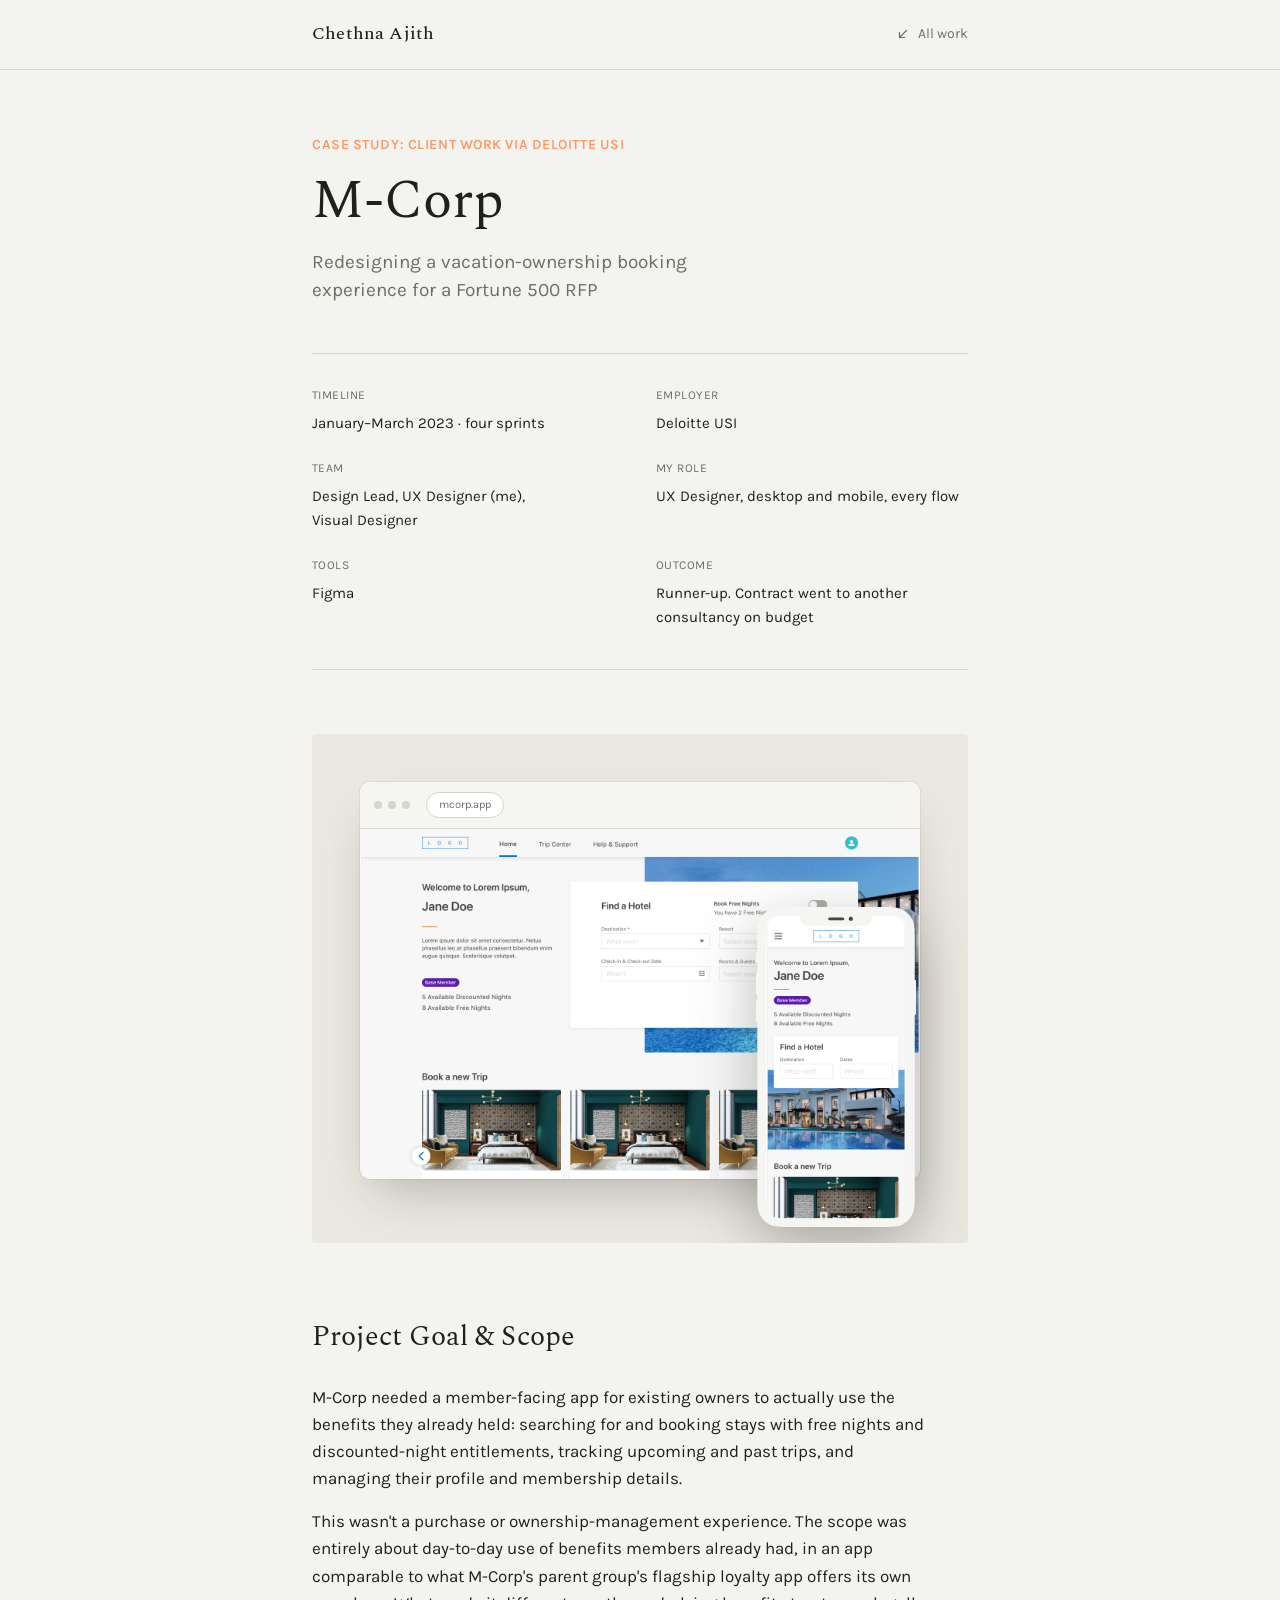
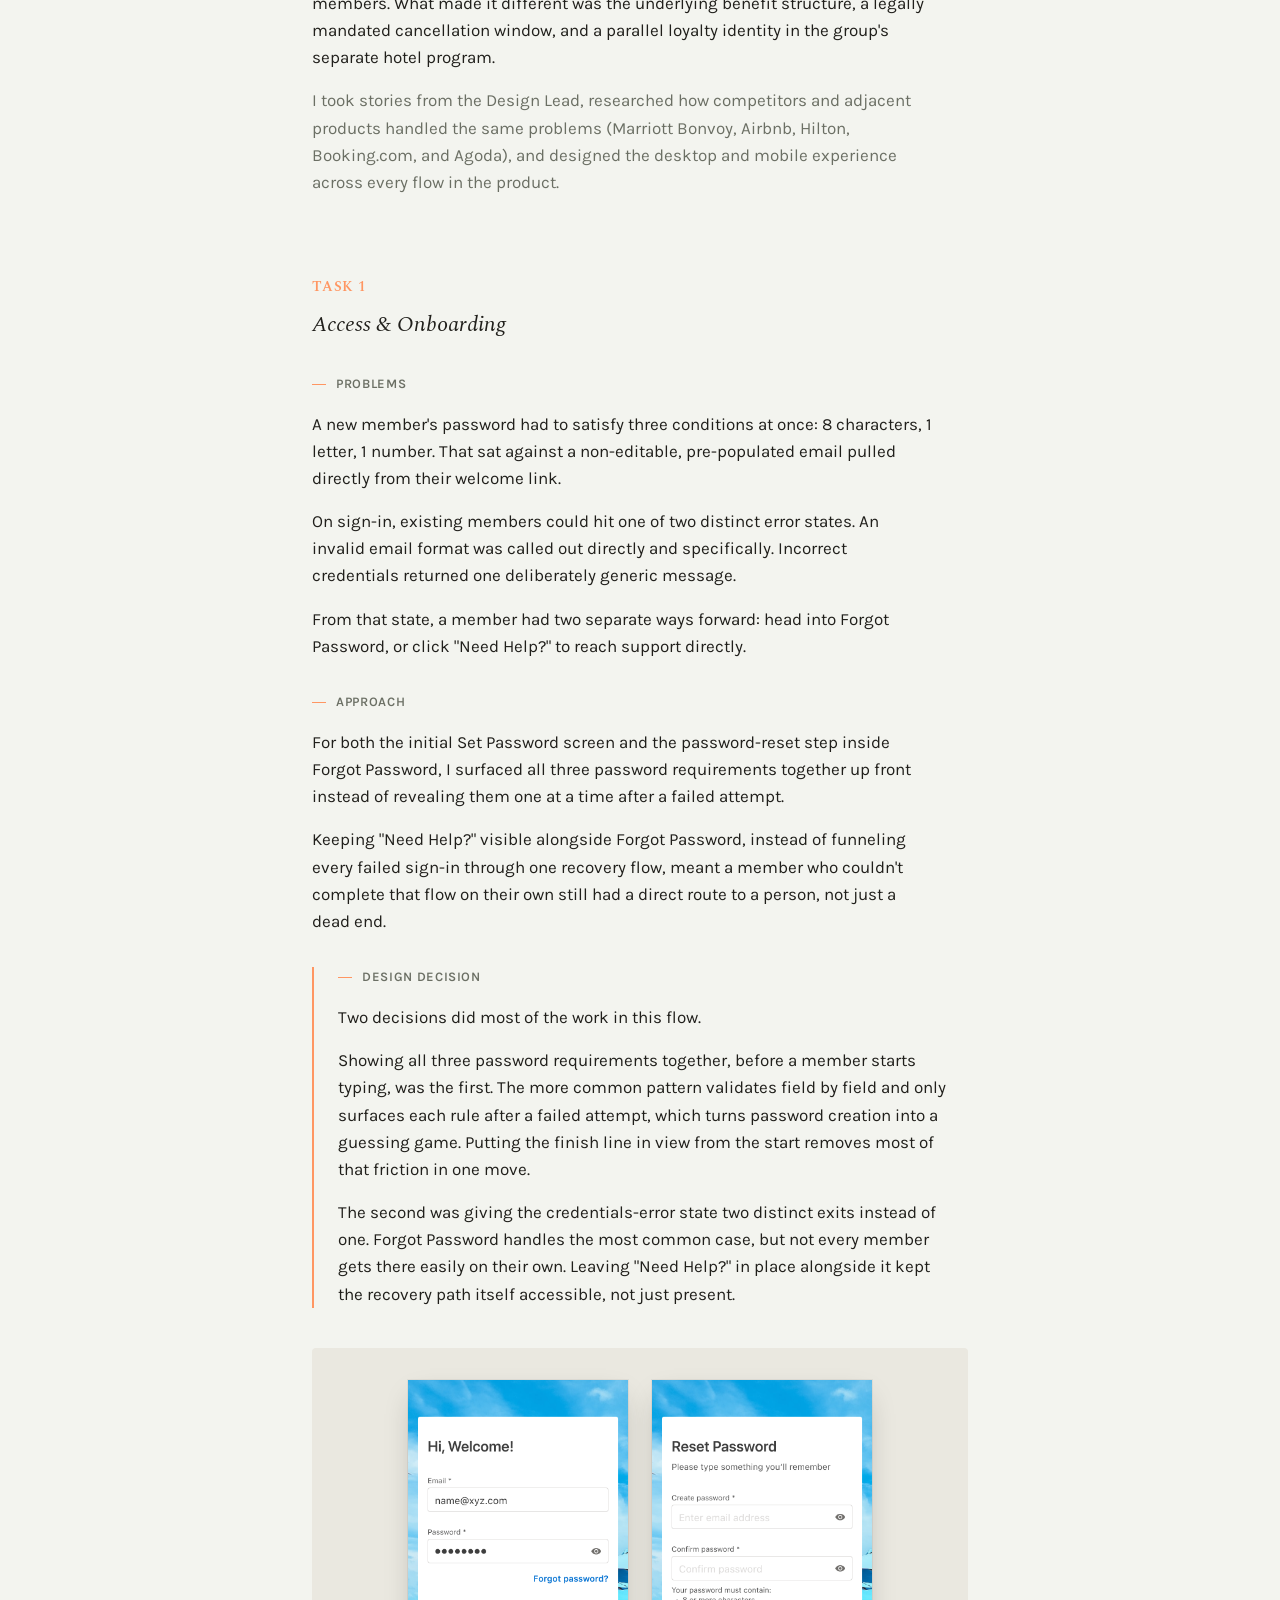
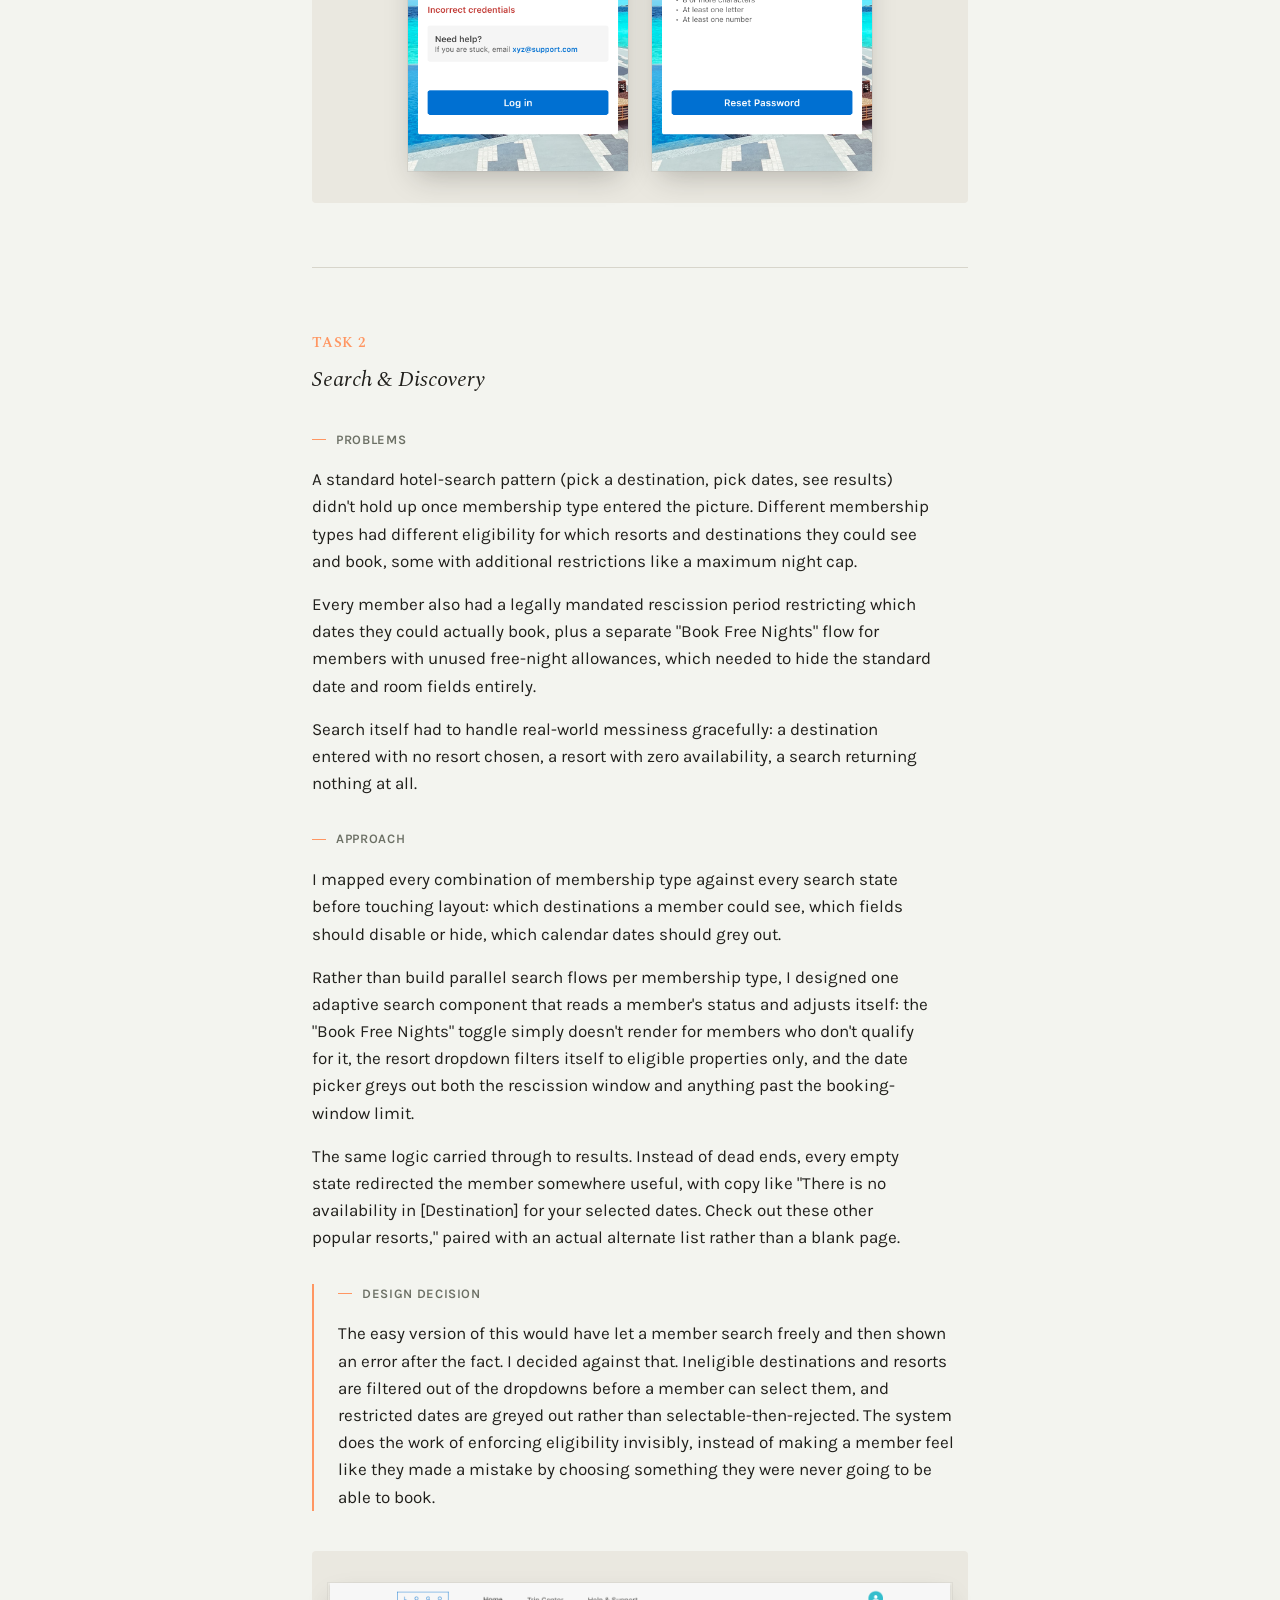
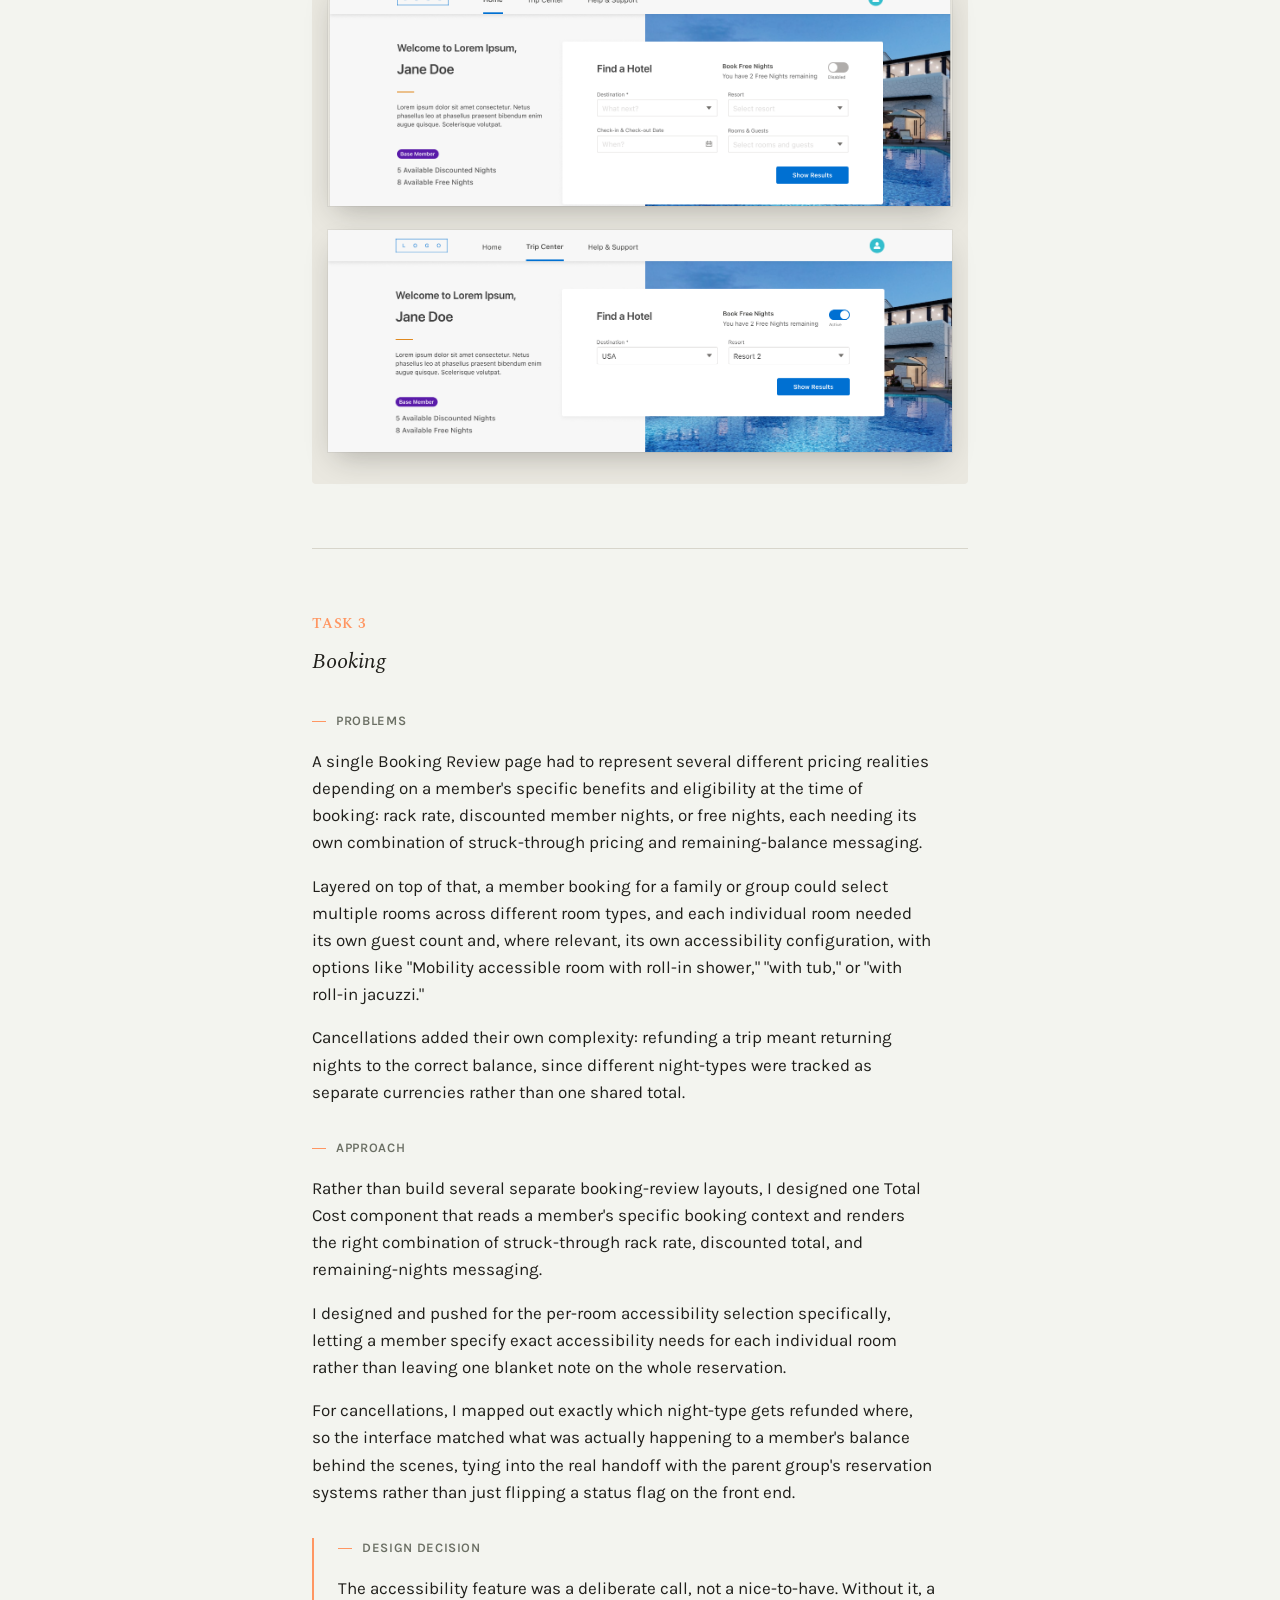
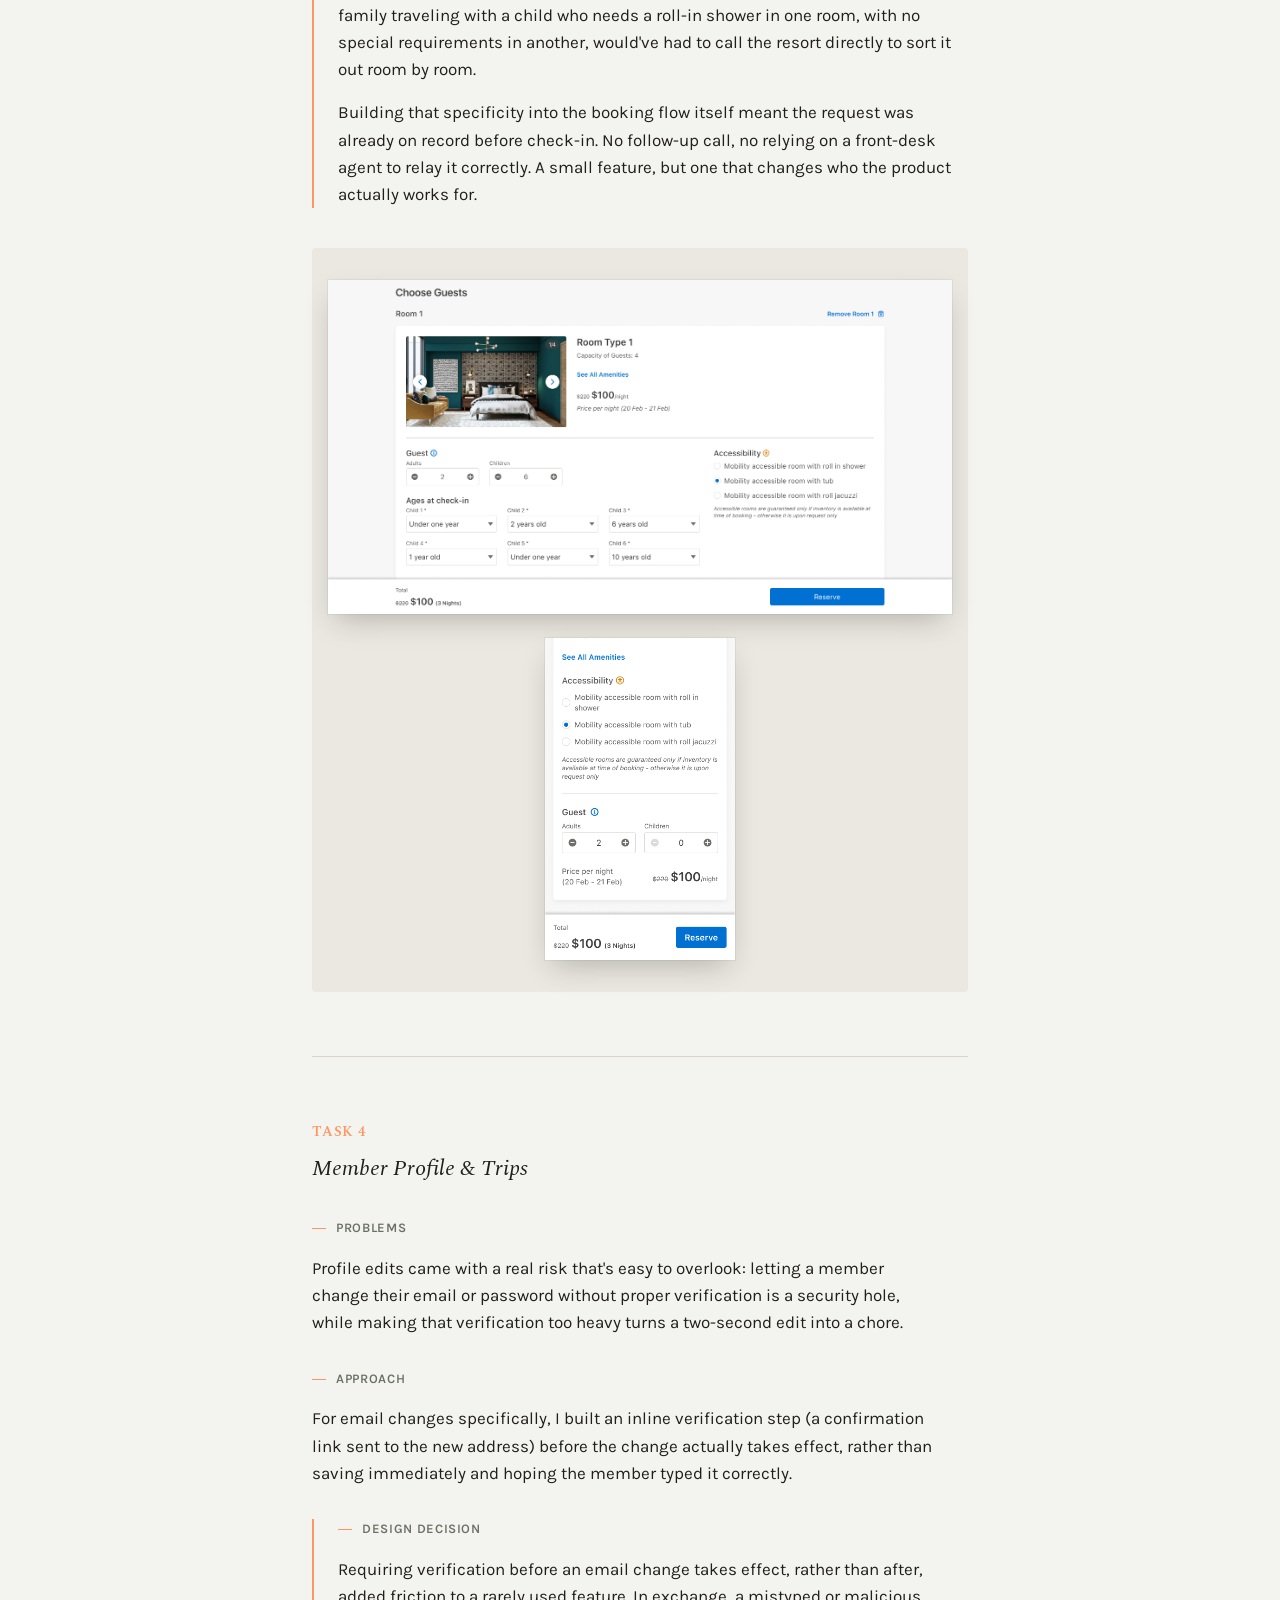
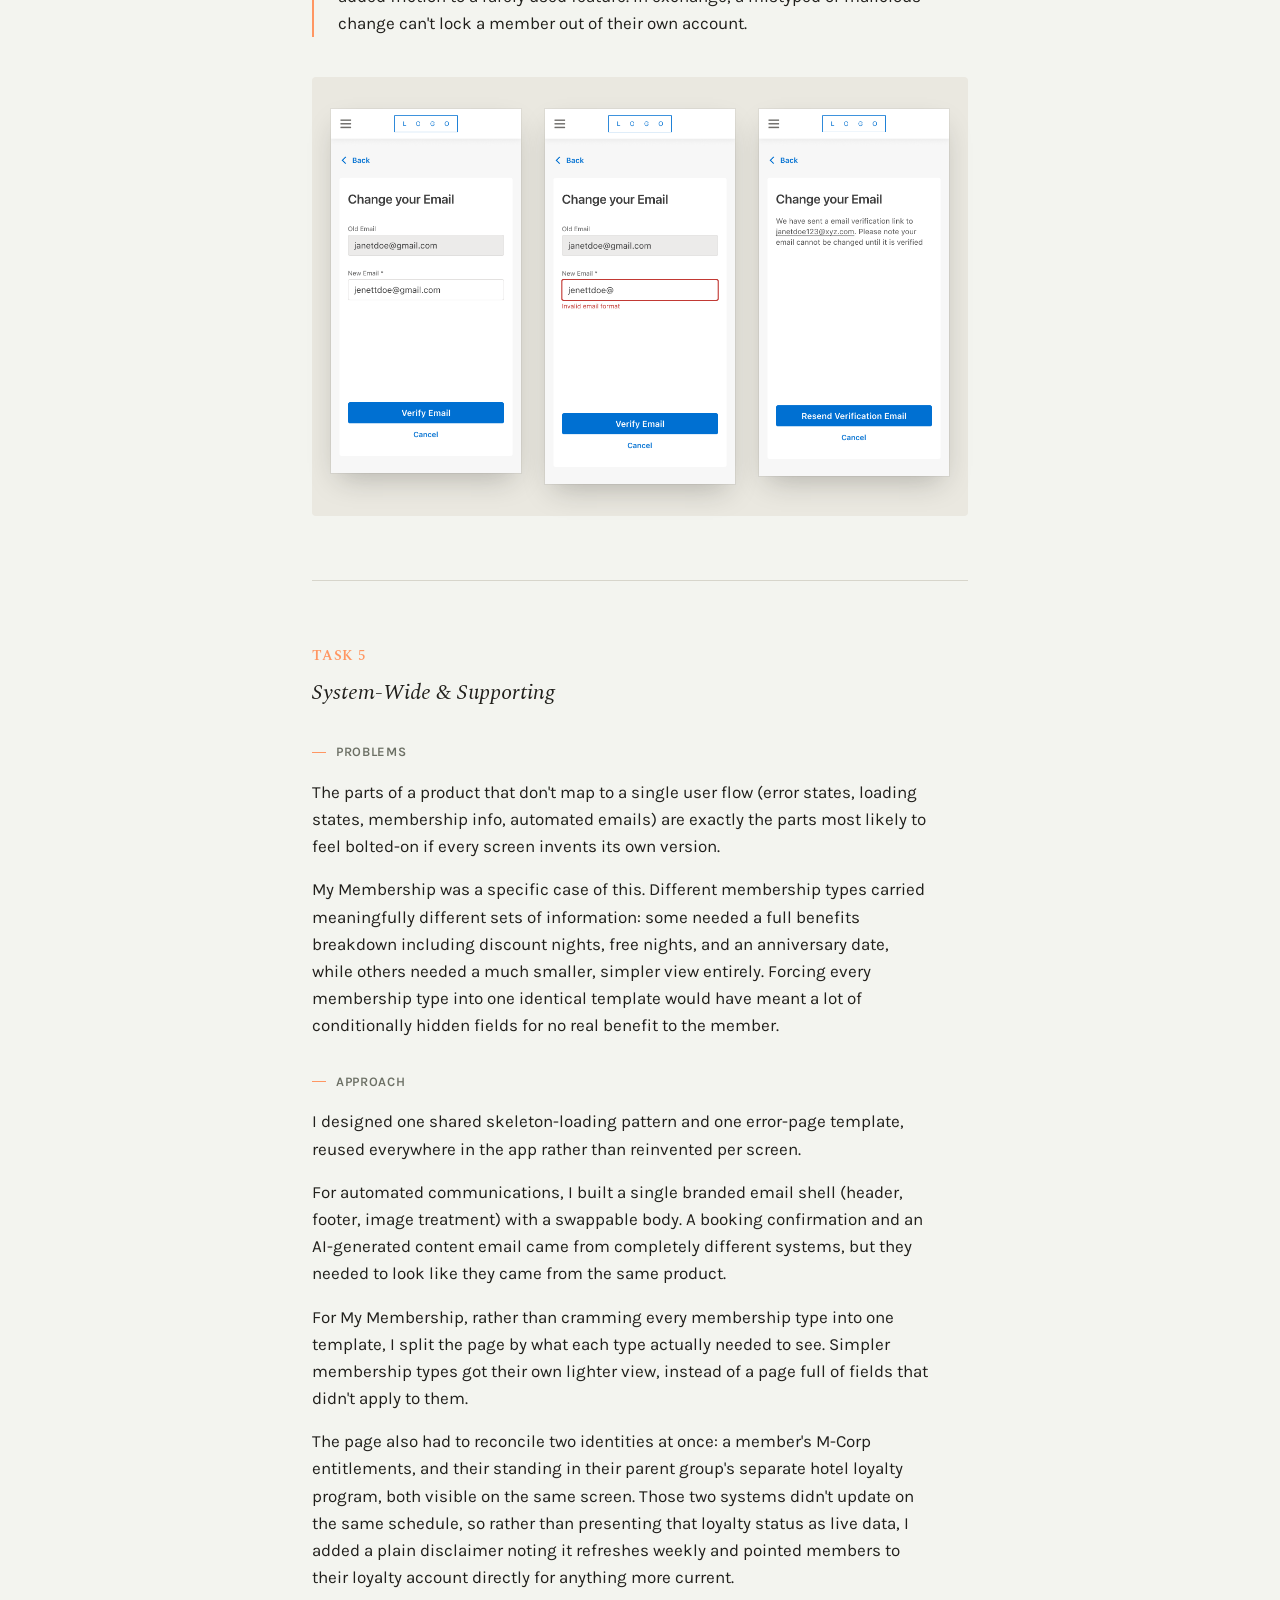
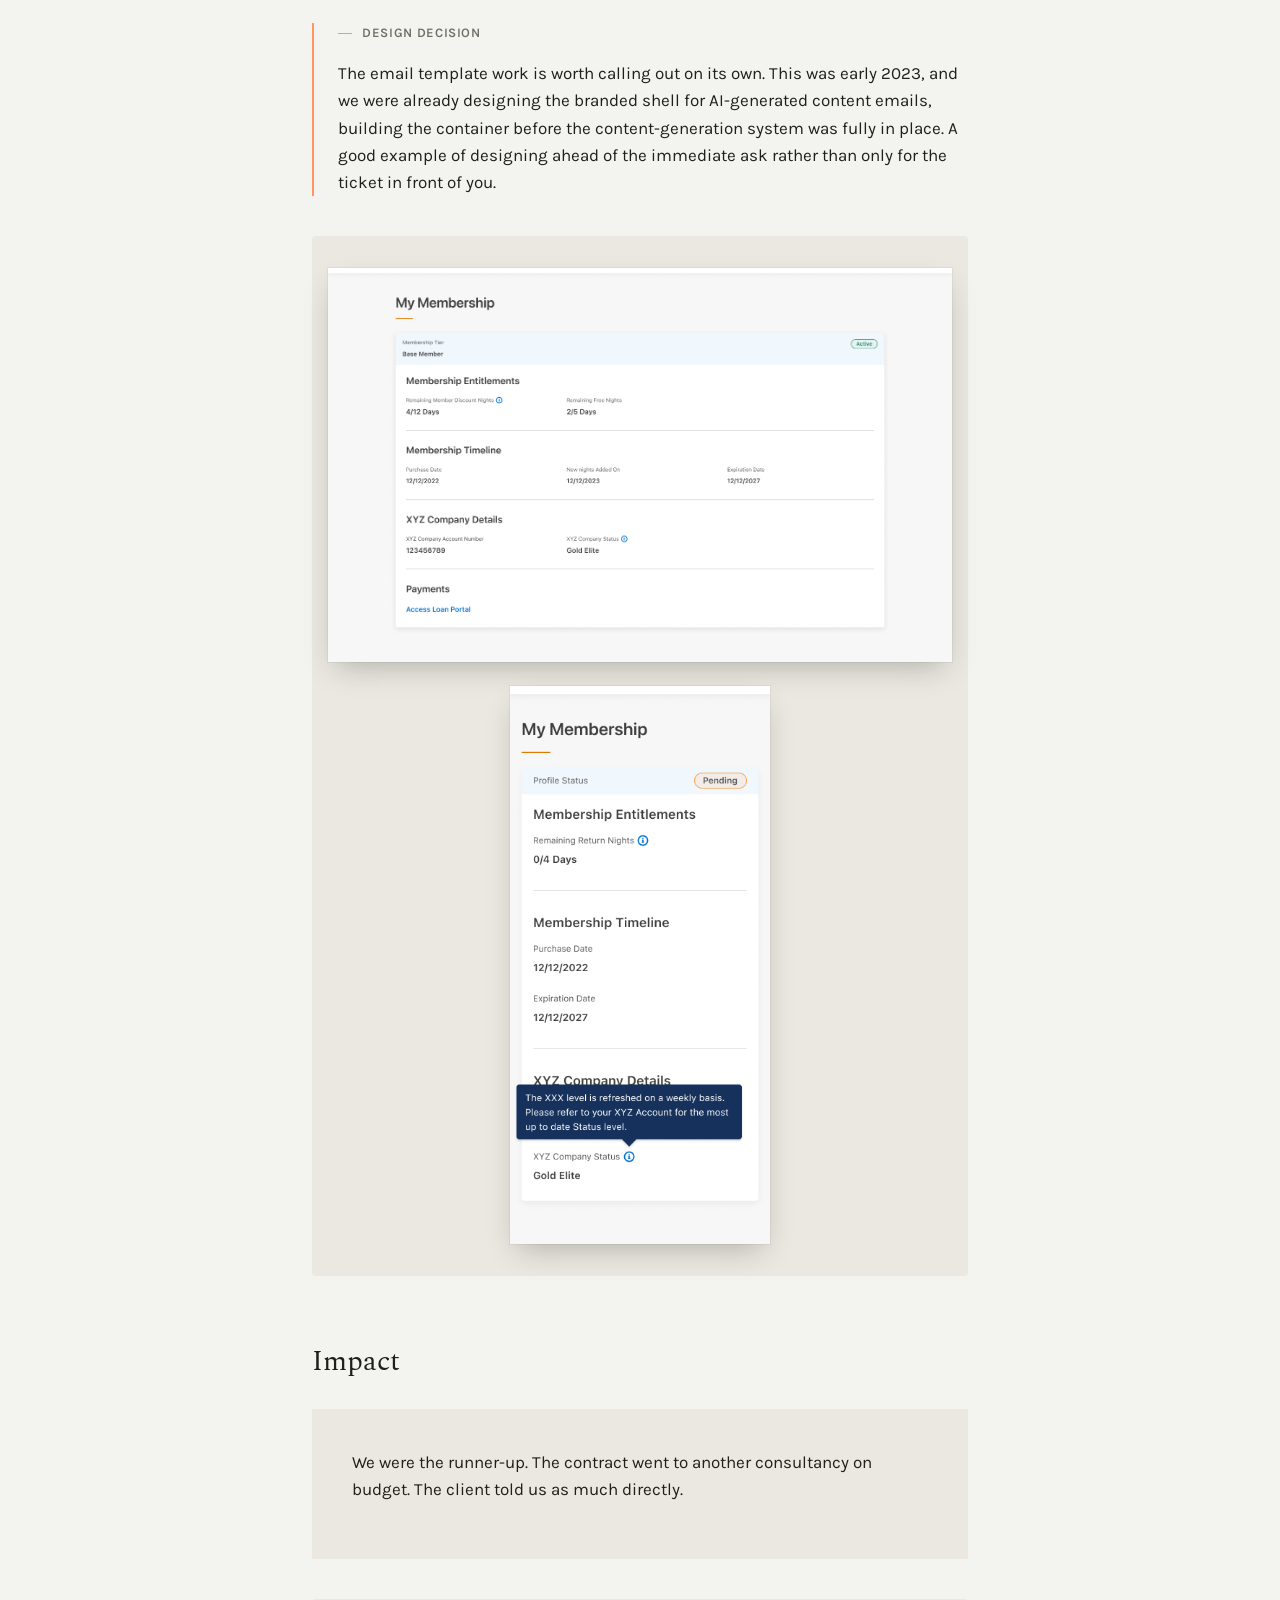
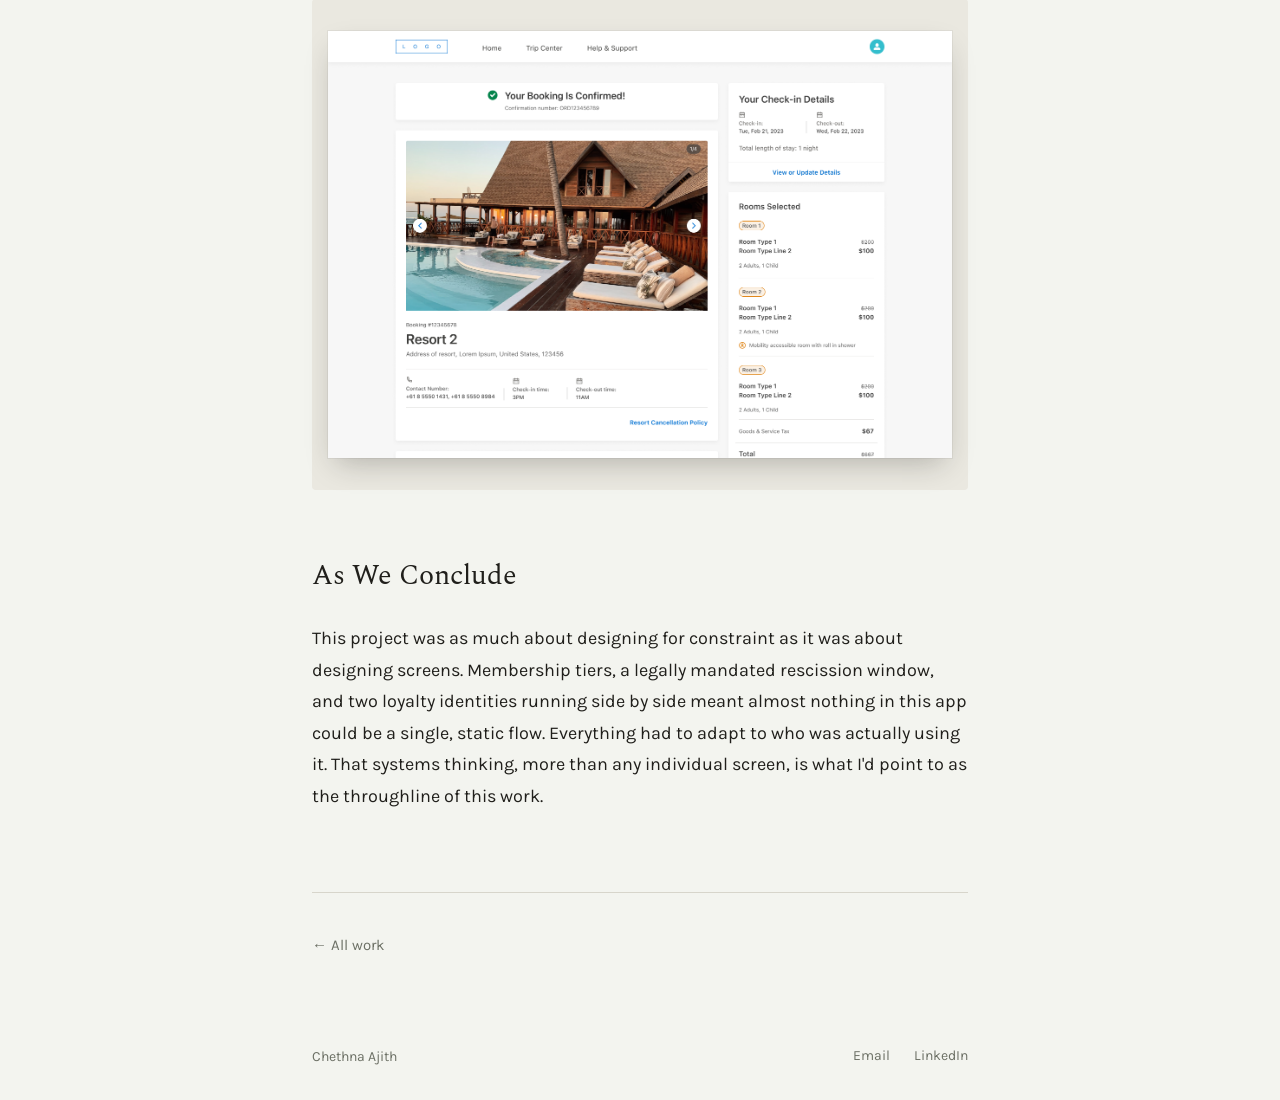
==== mcorp/index.html @ 9a061d84 "Restructure case studies into static multi-page portfolio site Extract embedded base64 images/PDF in" ====
<!DOCTYPE html>
<html lang="en">
<head>
<meta charset="UTF-8">
<meta name="viewport" content="width=device-width, initial-scale=1, viewport-fit=cover">
<meta name="color-scheme" content="light">
<title>M-Corp | Chethna Ajith</title>
<link rel="preconnect" href="https://fonts.googleapis.com">
<link rel="preconnect" href="https://fonts.gstatic.com" crossorigin>
<link href="https://fonts.googleapis.com/css2?family=Spectral:ital,wght@0,300;0,400;0,500;1,400&family=Karla:wght@400;500;600&display=swap" rel="stylesheet">
<link rel="stylesheet" href="../assets/css/style.css">
<link rel="stylesheet" href="../assets/css/mcorp.css">
</head>
<body>

<header class="site">
  <div class="header-inner">
    <a class="wordmark" href="../index.html">Chethna Ajith</a>
    <a class="back-link" href="../index.html#work">
      <svg width="14" height="14" viewBox="0 0 16 16" fill="none"><path d="M12 4L4 12M4 12H10M4 12V6" stroke="currentColor" stroke-width="1.4" stroke-linecap="round" stroke-linejoin="round"/></svg>
      All work
    </a>
  </div>
</header>

<main>
  <div class="wrap">

    <section class="case-hero">
      <p class="case-eyebrow">Case study: client work via Deloitte USI</p>
      <h1>M-Corp</h1>
      <p class="dek">Redesigning a vacation-ownership booking experience for a Fortune&nbsp;500 RFP</p>

      <div class="meta-grid">
        <div class="meta-item">
          <p class="label">Timeline</p>
          <p class="value">January–March 2023 · four sprints</p>
        </div>
        <div class="meta-item">
          <p class="label">Employer</p>
          <p class="value">Deloitte USI</p>
        </div>
        <div class="meta-item">
          <p class="label">Team</p>
          <p class="value">Design Lead, UX Designer (me), Visual Designer</p>
        </div>
        <div class="meta-item">
          <p class="label">My role</p>
          <p class="value">UX Designer, desktop and mobile, every flow</p>
        </div>
        <div class="meta-item">
          <p class="label">Tools</p>
          <p class="value">Figma</p>
        </div>
        <div class="meta-item">
          <p class="label">Outcome</p>
          <p class="value">Runner-up. Contract went to another consultancy on budget</p>
        </div>
      </div>

      <div class="device-mockup">
        <div class="desktop-frame">
          <div class="desktop-bar">
            <span class="dot"></span><span class="dot"></span><span class="dot"></span>
            <span class="url">mcorp.app</span>
          </div>
          <img src="../assets/images/mcorp/img-6a42f0a8ac.png" alt="M-Corp authenticated landing page on desktop, showing the Find a Hotel search widget">
        </div>
        <div class="phone-frame">
          <img src="../assets/images/mcorp/img-929ccf6fb0.png" alt="M-Corp authenticated landing page on mobile, showing the Find a Hotel search widget">
        </div>
      </div>
    </section>

    <section class="block">
      <h2 class="section-title">Project Goal &amp; Scope</h2>
      <p>M-Corp needed a member-facing app for existing owners to actually use the benefits they already held: searching for and booking stays with free nights and discounted-night entitlements, tracking upcoming and past trips, and managing their profile and membership details.</p>
      <p>This wasn't a purchase or ownership-management experience. The scope was entirely about day-to-day use of benefits members already had, in an app comparable to what M-Corp's parent group's flagship loyalty app offers its own members. What made it different was the underlying benefit structure, a legally mandated cancellation window, and a parallel loyalty identity in the group's separate hotel program.</p>
      <p class="muted">I took stories from the Design Lead, researched how competitors and adjacent products handled the same problems (Marriott Bonvoy, Airbnb, Hilton, Booking.com, and Agoda), and designed the desktop and mobile experience across every flow in the product.</p>
    </section>

    <section class="tasks">

      <div class="task">
        <p class="task-label"><span>Task 1</span>Access &amp; Onboarding</p>

        <div class="task-part">
          <p class="subhead">Problems</p>
          <p>A new member's password had to satisfy three conditions at once: 8 characters, 1 letter, 1 number. That sat against a non-editable, pre-populated email pulled directly from their welcome link.</p>
          <p>On sign-in, existing members could hit one of two distinct error states. An invalid email format was called out directly and specifically. Incorrect credentials returned one deliberately generic message.</p>
          <p>From that state, a member had two separate ways forward: head into Forgot Password, or click "Need Help?" to reach support directly.</p>
        </div>

        <div class="task-part">
          <p class="subhead">Approach</p>
          <p>For both the initial Set Password screen and the password-reset step inside Forgot Password, I surfaced all three password requirements together up front instead of revealing them one at a time after a failed attempt.</p>
          <p>Keeping "Need Help?" visible alongside Forgot Password, instead of funneling every failed sign-in through one recovery flow, meant a member who couldn't complete that flow on their own still had a direct route to a person, not just a dead end.</p>
        </div>

        <div class="task-part decision">
          <p class="subhead">Design decision</p>
          <p>Two decisions did most of the work in this flow.</p>
          <p>Showing all three password requirements together, before a member starts typing, was the first. The more common pattern validates field by field and only surfaces each rule after a failed attempt, which turns password creation into a guessing game. Putting the finish line in view from the start removes most of that friction in one move.</p>
          <p>The second was giving the credentials-error state two distinct exits instead of one. Forgot Password handles the most common case, but not every member gets there easily on their own. Leaving "Need Help?" in place alongside it kept the recovery path itself accessible, not just present.</p>
        </div>

        <div class="task-photo-pair">
          <img src="../assets/images/mcorp/img-c6ee790aae.png" alt="Sign-in screen showing the 'Incorrect credentials' error message, with Forgot Password link and Need Help support prompt both visible">
          <img src="../assets/images/mcorp/img-3ed91bcf63.png" alt="Reset Password screen showing all three password requirements listed together: 8 or more characters, at least one letter, at least one number">
        </div>
      </div>

      <div class="task">
        <p class="task-label"><span>Task 2</span>Search &amp; Discovery</p>

        <div class="task-part">
          <p class="subhead">Problems</p>
          <p>A standard hotel-search pattern (pick a destination, pick dates, see results) didn't hold up once membership type entered the picture. Different membership types had different eligibility for which resorts and destinations they could see and book, some with additional restrictions like a maximum night cap.</p>
          <p>Every member also had a legally mandated rescission period restricting which dates they could actually book, plus a separate "Book Free Nights" flow for members with unused free-night allowances, which needed to hide the standard date and room fields entirely.</p>
          <p>Search itself had to handle real-world messiness gracefully: a destination entered with no resort chosen, a resort with zero availability, a search returning nothing at all.</p>
        </div>

        <div class="task-part">
          <p class="subhead">Approach</p>
          <p>I mapped every combination of membership type against every search state before touching layout: which destinations a member could see, which fields should disable or hide, which calendar dates should grey out.</p>
          <p>Rather than build parallel search flows per membership type, I designed one adaptive search component that reads a member's status and adjusts itself: the "Book Free Nights" toggle simply doesn't render for members who don't qualify for it, the resort dropdown filters itself to eligible properties only, and the date picker greys out both the rescission window and anything past the booking-window limit.</p>
          <p>The same logic carried through to results. Instead of dead ends, every empty state redirected the member somewhere useful, with copy like "There is no availability in [Destination] for your selected dates. Check out these other popular resorts," paired with an actual alternate list rather than a blank page.</p>
        </div>

        <div class="task-part decision">
          <p class="subhead">Design decision</p>
          <p>The easy version of this would have let a member search freely and then shown an error after the fact. I decided against that. Ineligible destinations and resorts are filtered out of the dropdowns before a member can select them, and restricted dates are greyed out rather than selectable-then-rejected. The system does the work of enforcing eligibility invisibly, instead of making a member feel like they made a mistake by choosing something they were never going to be able to book.</p>
        </div>

        <div class="task-photo-stack">
          <img src="../assets/images/mcorp/img-b44bece70f.png" alt="Find a Hotel search widget with Book Free Nights disabled, showing the standard destination, resort, dates, and rooms &amp; guests fields">
          <img src="../assets/images/mcorp/img-798dc2ea11.png" alt="Find a Hotel search widget with Book Free Nights toggled on and active, showing the destination and resort fields for booking with free nights">
        </div>
      </div>

      <div class="task">
        <p class="task-label"><span>Task 3</span>Booking</p>

        <div class="task-part">
          <p class="subhead">Problems</p>
          <p>A single Booking Review page had to represent several different pricing realities depending on a member's specific benefits and eligibility at the time of booking: rack rate, discounted member nights, or free nights, each needing its own combination of struck-through pricing and remaining-balance messaging.</p>
          <p>Layered on top of that, a member booking for a family or group could select multiple rooms across different room types, and each individual room needed its own guest count and, where relevant, its own accessibility configuration, with options like "Mobility accessible room with roll-in shower," "with tub," or "with roll-in jacuzzi."</p>
          <p>Cancellations added their own complexity: refunding a trip meant returning nights to the correct balance, since different night-types were tracked as separate currencies rather than one shared total.</p>
        </div>

        <div class="task-part">
          <p class="subhead">Approach</p>
          <p>Rather than build several separate booking-review layouts, I designed one Total Cost component that reads a member's specific booking context and renders the right combination of struck-through rack rate, discounted total, and remaining-nights messaging.</p>
          <p>I designed and pushed for the per-room accessibility selection specifically, letting a member specify exact accessibility needs for each individual room rather than leaving one blanket note on the whole reservation.</p>
          <p>For cancellations, I mapped out exactly which night-type gets refunded where, so the interface matched what was actually happening to a member's balance behind the scenes, tying into the real handoff with the parent group's reservation systems rather than just flipping a status flag on the front end.</p>
        </div>

        <div class="task-part decision">
          <p class="subhead">Design decision</p>
          <p>The accessibility feature was a deliberate call, not a nice-to-have. Without it, a family traveling with a child who needs a roll-in shower in one room, with no special requirements in another, would've had to call the resort directly to sort it out room by room.</p>
          <p>Building that specificity into the booking flow itself meant the request was already on record before check-in. No follow-up call, no relying on a front-desk agent to relay it correctly. A small feature, but one that changes who the product actually works for.</p>
        </div>

        <div class="task-photo-combo row">
          <img src="../assets/images/mcorp/img-8e87e88c6a.png" alt="Desktop Choose Guests screen showing per-room accessibility options (roll-in shower, tub, roll-in jacuzzi) alongside adult, children, and children's-age fields">
          <img class="mobile-shot" src="../assets/images/mcorp/img-addbc91e88.png" alt="Mobile Choose Guests screen showing the same accessibility options alongside guest counts and price per night">
        </div>
      </div>

      <div class="task">
        <p class="task-label"><span>Task 4</span>Member Profile &amp; Trips</p>

        <div class="task-part">
          <p class="subhead">Problems</p>
          <p>Profile edits came with a real risk that's easy to overlook: letting a member change their email or password without proper verification is a security hole, while making that verification too heavy turns a two-second edit into a chore.</p>
        </div>

        <div class="task-part">
          <p class="subhead">Approach</p>
          <p>For email changes specifically, I built an inline verification step (a confirmation link sent to the new address) before the change actually takes effect, rather than saving immediately and hoping the member typed it correctly.</p>
        </div>

        <div class="task-part decision">
          <p class="subhead">Design decision</p>
          <p>Requiring verification before an email change takes effect, rather than after, added friction to a rarely used feature. In exchange, a mistyped or malicious change can't lock a member out of their own account.</p>
        </div>

        <div class="task-photo-pair three">
          <img src="../assets/images/mcorp/img-0cda74cb65.png" alt="Change your Email form showing the old email, pre-filled and locked, next to an editable new email field">
          <img src="../assets/images/mcorp/img-90000bdae3.png" alt="Change your Email form showing an inline 'Invalid email format' error on the new email field">
          <img src="../assets/images/mcorp/img-1789fbdeeb.png" alt="Change your Email confirmation state, reading 'We have sent an email verification link... your email cannot be changed until it is verified,' with a Resend Verification Email button">
        </div>
      </div>

      <div class="task">
        <p class="task-label"><span>Task 5</span>System-Wide &amp; Supporting</p>

        <div class="task-part">
          <p class="subhead">Problems</p>
          <p>The parts of a product that don't map to a single user flow (error states, loading states, membership info, automated emails) are exactly the parts most likely to feel bolted-on if every screen invents its own version.</p>
          <p>My Membership was a specific case of this. Different membership types carried meaningfully different sets of information: some needed a full benefits breakdown including discount nights, free nights, and an anniversary date, while others needed a much smaller, simpler view entirely. Forcing every membership type into one identical template would have meant a lot of conditionally hidden fields for no real benefit to the member.</p>
        </div>

        <div class="task-part">
          <p class="subhead">Approach</p>
          <p>I designed one shared skeleton-loading pattern and one error-page template, reused everywhere in the app rather than reinvented per screen.</p>
          <p>For automated communications, I built a single branded email shell (header, footer, image treatment) with a swappable body. A booking confirmation and an AI-generated content email came from completely different systems, but they needed to look like they came from the same product.</p>
          <p>For My Membership, rather than cramming every membership type into one template, I split the page by what each type actually needed to see. Simpler membership types got their own lighter view, instead of a page full of fields that didn't apply to them.</p>
          <p>The page also had to reconcile two identities at once: a member's M-Corp entitlements, and their standing in their parent group's separate hotel loyalty program, both visible on the same screen. Those two systems didn't update on the same schedule, so rather than presenting that loyalty status as live data, I added a plain disclaimer noting it refreshes weekly and pointed members to their loyalty account directly for anything more current.</p>
        </div>

        <div class="task-part decision">
          <p class="subhead">Design decision</p>
          <p>The email template work is worth calling out on its own. This was early 2023, and we were already designing the branded shell for AI-generated content emails, building the container before the content-generation system was fully in place. A good example of designing ahead of the immediate ask rather than only for the ticket in front of you.</p>
        </div>

        <div class="task-photo-combo">
          <img src="../assets/images/mcorp/img-f1e4b4e85c.png" alt="Desktop My Membership screen for an active Regular Member, showing Membership Entitlements, Membership Timeline, and the parent group's loyalty program details">
          <img class="mobile-shot" src="../assets/images/mcorp/img-2f37c17b96.png" alt="Mobile My Membership screen for a pending member, showing the loyalty status tooltip: 'The XXX level is refreshed on a weekly basis. Please refer to your XYZ Account for the most up to date Status level.'">
        </div>


      </div>

    </section>

    <section class="block">
      <h2 class="section-title">Impact</h2>
      <div class="impact-block">
        <p>We were the runner-up. The contract went to another consultancy on budget. The client told us as much directly.</p>
      </div>
      <div class="task-photo-single">
        <img src="../assets/images/mcorp/img-d02dd6bfd8.png" alt="Booking confirmation screen showing the confirmed reservation, resort details, check-in details, rooms selected, and total cost">
      </div>
    </section>

    <section class="block">
      <h2 class="section-title">As We Conclude</h2>
      <p class="close-quote">This project was as much about designing for constraint as it was about designing screens. Membership tiers, a legally mandated rescission window, and two loyalty identities running side by side meant almost nothing in this app could be a single, static flow. Everything had to adapt to who was actually using it. That systems thinking, more than any individual screen, is what I'd point to as the throughline of this work.</p>
    </section>

    <nav class="case-nav">
      <a href="../index.html#work">← All work</a>
    </nav>

  </div>
</main>

<footer class="site">
  <span>Chethna Ajith</span>
  <div class="footer-links">
    <a href="mailto:chethnaajith@gmail.com">Email</a>
    <a href="https://www.linkedin.com/in/chethna-sreenivasan-76b16098/" target="_blank" rel="noopener">LinkedIn</a>
  </div>
</footer>

</body>
</html>
---- assets/css/style.css ----
/* ============================================================
   Shared site styles
   Reset, design tokens, header/nav, and footer used by every
   page. Case-study visual styles (hero, photo blocks, task
   layout, etc.) are scoped to that page's own stylesheet in
   /assets/css/<project>.css and are NOT duplicated here.
   ============================================================ */

:root {
  box-sizing: border-box;
  padding-top: env(safe-area-inset-top, 0px);
  padding-bottom: env(safe-area-inset-bottom, 0px);

  --bg: #F3F4EF;
  --surface: #EAE8E0;
  --text: #201F1B;
  --muted: #6B6F64;
  --accent: #3E5C57;
  --accent-soft: #cdd8d3;
  --line: #D7D5CB;

  --serif: "Spectral", "Iowan Old Style", "Palatino Linotype", serif;
  --sans: "Karla", -apple-system, "Segoe UI", sans-serif;
}

html {
  scroll-padding-top: calc(88px + env(safe-area-inset-top, 0px));
  scroll-behavior: smooth;
}

* { box-sizing: border-box; }

html, body {
  margin: 0;
  background: var(--bg);
  color: var(--text);
}

body {
  font-family: var(--sans);
  font-size: 17px;
  line-height: 1.6;
  -webkit-font-smoothing: antialiased;
}

a { color: inherit; }

.wrap {
  max-width: 920px;
  margin: 0 auto;
  padding: 0 32px;
}

/* ---------- Header ---------- */

header.site {
  position: sticky;
  top: 0;
  top: env(safe-area-inset-top, 0px);
  z-index: 10;
  background: color-mix(in srgb, var(--bg) 88%, transparent);
  backdrop-filter: blur(6px);
  border-bottom: 1px solid var(--line);
}

.header-inner {
  display: flex;
  align-items: center;
  justify-content: space-between;
  padding: 20px 32px;
  max-width: 920px;
  margin: 0 auto;
}

.wordmark {
  font-family: var(--serif);
  font-size: 18px;
  font-weight: 500;
  letter-spacing: 0.01em;
  text-decoration: none;
}

/* Home page nav */
nav.site-nav {
  display: flex;
  gap: 28px;
}

nav.site-nav a {
  font-size: 15px;
  text-decoration: none;
  color: var(--text);
  position: relative;
  padding-bottom: 2px;
}

nav.site-nav a::after {
  content: "";
  position: absolute;
  left: 0;
  bottom: -2px;
  width: 0%;
  height: 1px;
  background: var(--accent);
  transition: width 0.25s ease;
}

nav.site-nav a:hover::after { width: 100%; }

/* Case-study "back to home" link, top-right of header */
.back-link {
  font-size: 14px;
  text-decoration: none;
  color: var(--muted);
  display: inline-flex;
  align-items: center;
  gap: 8px;
}
.back-link:hover { color: var(--text); }
.back-link svg { display: block; }

/* ---------- Footer ---------- */

footer.site {
  padding: 32px 32px calc(32px + env(safe-area-inset-bottom, 0px));
  max-width: 920px;
  margin: 0 auto;
  display: flex;
  align-items: center;
  justify-content: space-between;
  flex-wrap: wrap;
  gap: 16px;
  font-size: 14px;
  color: var(--muted);
}
footer.site a { text-decoration: none; color: var(--muted); border-bottom: 1px solid transparent; }
footer.site a:hover { color: var(--accent); border-bottom-color: var(--accent); }
.footer-links { display: flex; gap: 20px; }

/* Bottom-of-page "back to all work" nav, used on every case study */
.case-nav {
  display: flex;
  justify-content: space-between;
  align-items: center;
  padding: 40px 0;
  border-top: 1px solid var(--line);
  margin-bottom: 24px;
  flex-wrap: wrap;
  gap: 16px;
}
.case-nav a {
  text-decoration: none;
  font-size: 15px;
  display: inline-flex;
  align-items: center;
  gap: 8px;
  color: var(--muted);
}
.case-nav a:hover { color: var(--accent); }

@media (max-width: 640px) {
  .header-inner { padding: 16px 20px; }
  .wrap { padding: 0 20px; }
  footer.site { padding: 28px 20px; flex-direction: column; align-items: flex-start; }
}

@media (prefers-reduced-motion: reduce) {
  html { scroll-behavior: auto; }
}

a:focus-visible, button:focus-visible { outline: 2px solid var(--accent); outline-offset: 3px; }
---- assets/css/mcorp.css ----
/* ============================================================
   M-Corp case study — page-specific styles
   Shared reset/tokens/header/footer live in assets/css/style.css.
   This file only adds this page's own accent tokens, spacing
   scale, and layout.
   ============================================================ */

:root {
  --case: #FF9662;
  --case-soft: #FFE3CE;

  /* Spacing scale — used consistently for every vertical rhythm on the page */
  --sp-2: 8px;
  --sp-3: 16px;
  --sp-4: 24px;
  --sp-5: 32px;
  --sp-6: 40px;
  --sp-7: 48px;
  --sp-8: 64px;
}

p, h1, h2, .dek, .close-quote, .impact-block p {
  text-wrap: pretty;
}

/* This case study runs a narrower column than the home page */
.wrap { max-width: 720px; }
.header-inner { max-width: 720px; }
footer.site { max-width: 720px; }

.back-link { gap: var(--sp-2); }

/* Hero */
.case-hero { padding: var(--sp-8) 0 var(--sp-2); }
.case-eyebrow {
  font-size: 14px; font-weight: 600; letter-spacing: 0.04em; text-transform: uppercase;
  color: var(--case); margin: 0 0 var(--sp-3);
}
.case-hero h1 {
  font-family: var(--serif); font-weight: 400; font-size: clamp(38px, 6vw, 54px);
  line-height: 1.1; margin: 0 0 var(--sp-3);
}
.case-hero .dek {
  font-family: var(--sans); font-weight: 400; font-size: clamp(17px, 2vw, 19px);
  color: var(--muted); max-width: 42ch; margin: 0 0 var(--sp-7); line-height: 1.5;
}

.meta-grid {
  display: grid; grid-template-columns: repeat(2, 1fr); gap: var(--sp-4) var(--sp-5);
  padding: var(--sp-5) 0 var(--sp-6); border-top: 1px solid var(--line); border-bottom: 1px solid var(--line);
  margin-bottom: var(--sp-8);
}
.meta-item .label {
  font-size: 12px; text-transform: uppercase; letter-spacing: 0.04em;
  color: var(--muted); margin: 0 0 6px;
}
.meta-item .value { font-size: 15px; margin: 0; }

/* Photo blocks — every variant shares the same outer rhythm:
   margin-top creates the gap from the content above; the block is always
   the last element in its section, so the section's own padding-bottom
   (not a margin-bottom here) creates the gap to whatever follows. */

.task-photo-pair,
.task-photo-stack,
.task-photo-combo,
.task-photo-single {
  margin-top: var(--sp-6); padding: var(--sp-5) var(--sp-3);
  background: var(--surface); border-radius: 4px;
}

.task-photo-pair {
  display: flex; gap: var(--sp-4); justify-content: center; align-items: flex-start; flex-wrap: wrap;
}
.task-photo-pair img {
  width: 220px; max-width: 100%; display: block; border-radius: 0;
  box-shadow: 0 12px 28px -8px rgba(32, 31, 27, 0.28), 0 0 0 1px rgba(32,31,27,0.05);
}
.task-photo-pair.three img { width: 190px; }

.task-photo-stack {
  display: flex; flex-direction: column; gap: var(--sp-4);
}
.task-photo-stack img {
  width: 100%; max-width: 100%; display: block; border-radius: 0;
  aspect-ratio: 2.8/1; object-fit: cover; object-position: top;
  box-shadow: 0 12px 28px -8px rgba(32, 31, 27, 0.28), 0 0 0 1px rgba(32,31,27,0.05);
}

.task-photo-combo {
  display: flex; flex-direction: column; align-items: center; gap: var(--sp-4);
}
.task-photo-combo img {
  display: block; width: 100%; max-width: 100%; border-radius: 0;
  box-shadow: 0 12px 28px -8px rgba(32, 31, 27, 0.28), 0 0 0 1px rgba(32,31,27,0.05);
}
.task-photo-combo img.mobile-shot { width: 260px; max-width: 70%; }

.task-photo-combo.row {
  flex-direction: row; align-items: flex-start; justify-content: center; flex-wrap: wrap;
}
.task-photo-combo.row img { width: auto; }
.task-photo-combo.row img:not(.mobile-shot) { flex: 1 1 300px; max-width: 100%; }
.task-photo-combo.row img.mobile-shot { flex: 0 0 auto; width: 190px; max-width: 40%; }

.task-photo-single {
  display: flex; justify-content: center;
}
.task-photo-single img {
  width: 100%; display: block; border-radius: 0;
  box-shadow: 0 12px 28px -8px rgba(32, 31, 27, 0.28), 0 0 0 1px rgba(32,31,27,0.05);
}

.device-mockup {
  position: relative;
  width: 100%;
  padding: var(--sp-7) var(--sp-4) var(--sp-8);
  margin-bottom: var(--sp-8);
  background: var(--surface);
  border-radius: 4px;
  overflow: hidden;
}
.device-mockup .desktop-frame {
  position: relative;
  width: 100%;
  max-width: 560px;
  margin: 0 auto;
  background: #fff;
  border-radius: 10px;
  box-shadow: 0 24px 48px -16px rgba(32, 31, 27, 0.28), 0 0 0 1px rgba(32,31,27,0.06);
  overflow: hidden;
}
.device-mockup .desktop-bar {
  display: flex; align-items: center; gap: 6px;
  padding: 10px 14px; background: #F5F5F2; border-bottom: 1px solid var(--line);
}
.device-mockup .desktop-bar .dot { width: 8px; height: 8px; border-radius: 50%; background: #D7D5CB; }
.device-mockup .desktop-bar .url {
  margin-left: 10px; font-size: 11px; color: var(--muted); background: #fff;
  border-radius: 20px; padding: 3px 12px; border: 1px solid var(--line);
}
.device-mockup .desktop-frame img {
  display: block; width: 100%; aspect-ratio: 16/10; object-fit: cover; object-position: top;
}
.device-mockup .phone-frame {
  position: absolute;
  right: 8%;
  bottom: 16px;
  width: 160px;
  filter: drop-shadow(0 20px 32px rgba(32, 31, 27, 0.32));
}
.device-mockup .phone-frame img {
  display: block; width: 100%; height: auto;
}

/* Prose sections */
section.block { padding-bottom: var(--sp-8); }
section.block h2.section-title {
  font-family: var(--serif); font-weight: 400; font-size: 28px; margin: 0 0 var(--sp-4);
}
section.block p { margin: 0 0 var(--sp-3); max-width: 62ch; }
section.block p.muted { color: var(--muted); }

/* Task sections */
.task {
  padding: var(--sp-8) 0; border-top: 1px solid var(--line);
}
.task:first-of-type { border-top: none; padding-top: 0; }
.task-label {
  font-family: var(--serif); font-style: italic; font-size: 22px;
  color: var(--text); margin: 0 0 var(--sp-5);
}
.task-label span { color: var(--case); font-style: normal; font-weight: 600; font-size: 14px; letter-spacing: 0.03em; text-transform: uppercase; display: block; margin-bottom: var(--sp-2); }

.subhead {
  font-size: 13px; font-weight: 600; text-transform: uppercase; letter-spacing: 0.05em;
  color: var(--muted); margin: 0 0 var(--sp-3); display: flex; align-items: center; gap: 10px;
}
.subhead::before { content: ""; width: 14px; height: 1px; background: var(--case); display: inline-block; }
.task-part { margin-bottom: var(--sp-5); }
.task-part p { max-width: 62ch; margin: 0 0 var(--sp-3); }
.task-part p:last-child { margin-bottom: 0; }
.task-part:last-of-type { margin-bottom: 0; }

.task-part.decision {
  border-left: 2px solid var(--case); padding-left: var(--sp-4);
}

/* Impact + close */
.impact-block {
  background: var(--surface); border-radius: 2px; padding: var(--sp-6);
}
.impact-block p { max-width: 62ch; margin: 0; }

.close-quote {
  font-family: var(--sans); font-size: 18px;
  line-height: 1.75; max-width: 60ch; margin: 0; color: var(--text);
}

/* Nav footer */
.case-nav {
  padding: var(--sp-6) 0; margin-bottom: var(--sp-3); gap: var(--sp-3);
}
.case-nav a { gap: var(--sp-2); }
.case-nav a:hover { color: var(--case); }

footer.site {
  padding: var(--sp-5) 32px calc(var(--sp-5) + env(safe-area-inset-bottom, 0px));
  gap: var(--sp-3);
}
.footer-links { gap: var(--sp-4); }

@media (max-width: 640px) {
  .case-hero { padding: 40px 0 8px; }
  .meta-grid { grid-template-columns: 1fr 1fr; gap: 20px 20px; }
  .impact-block { padding: 28px 24px; }
  .task-part.decision { padding-left: 18px; }

  .task-photo-pair { padding: 24px 12px; gap: 16px; }
  .task-photo-pair img { width: 160px; }
  .task-photo-pair.three img { width: 140px; }

  .device-mockup { padding: 32px 16px 48px; }
  .device-mockup .phone-frame { width: 120px; right: 6%; bottom: 8px; }
}
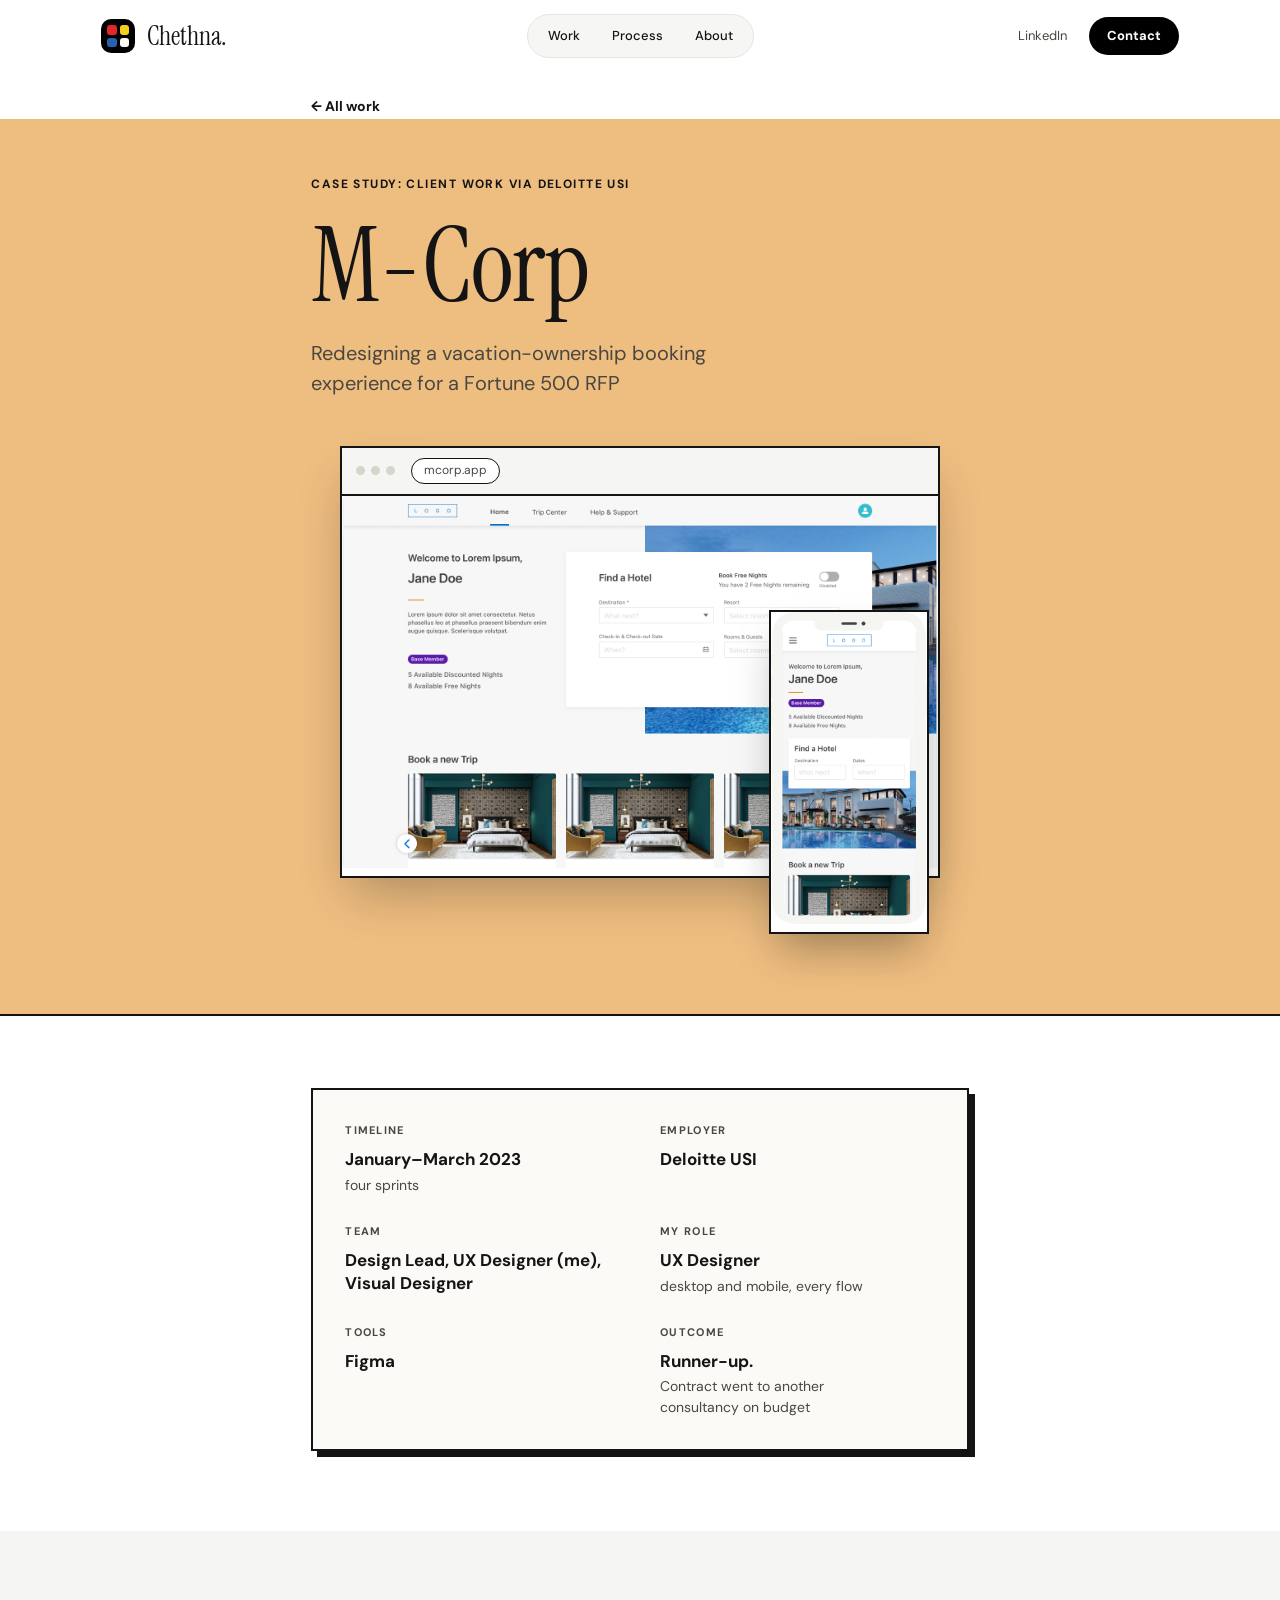
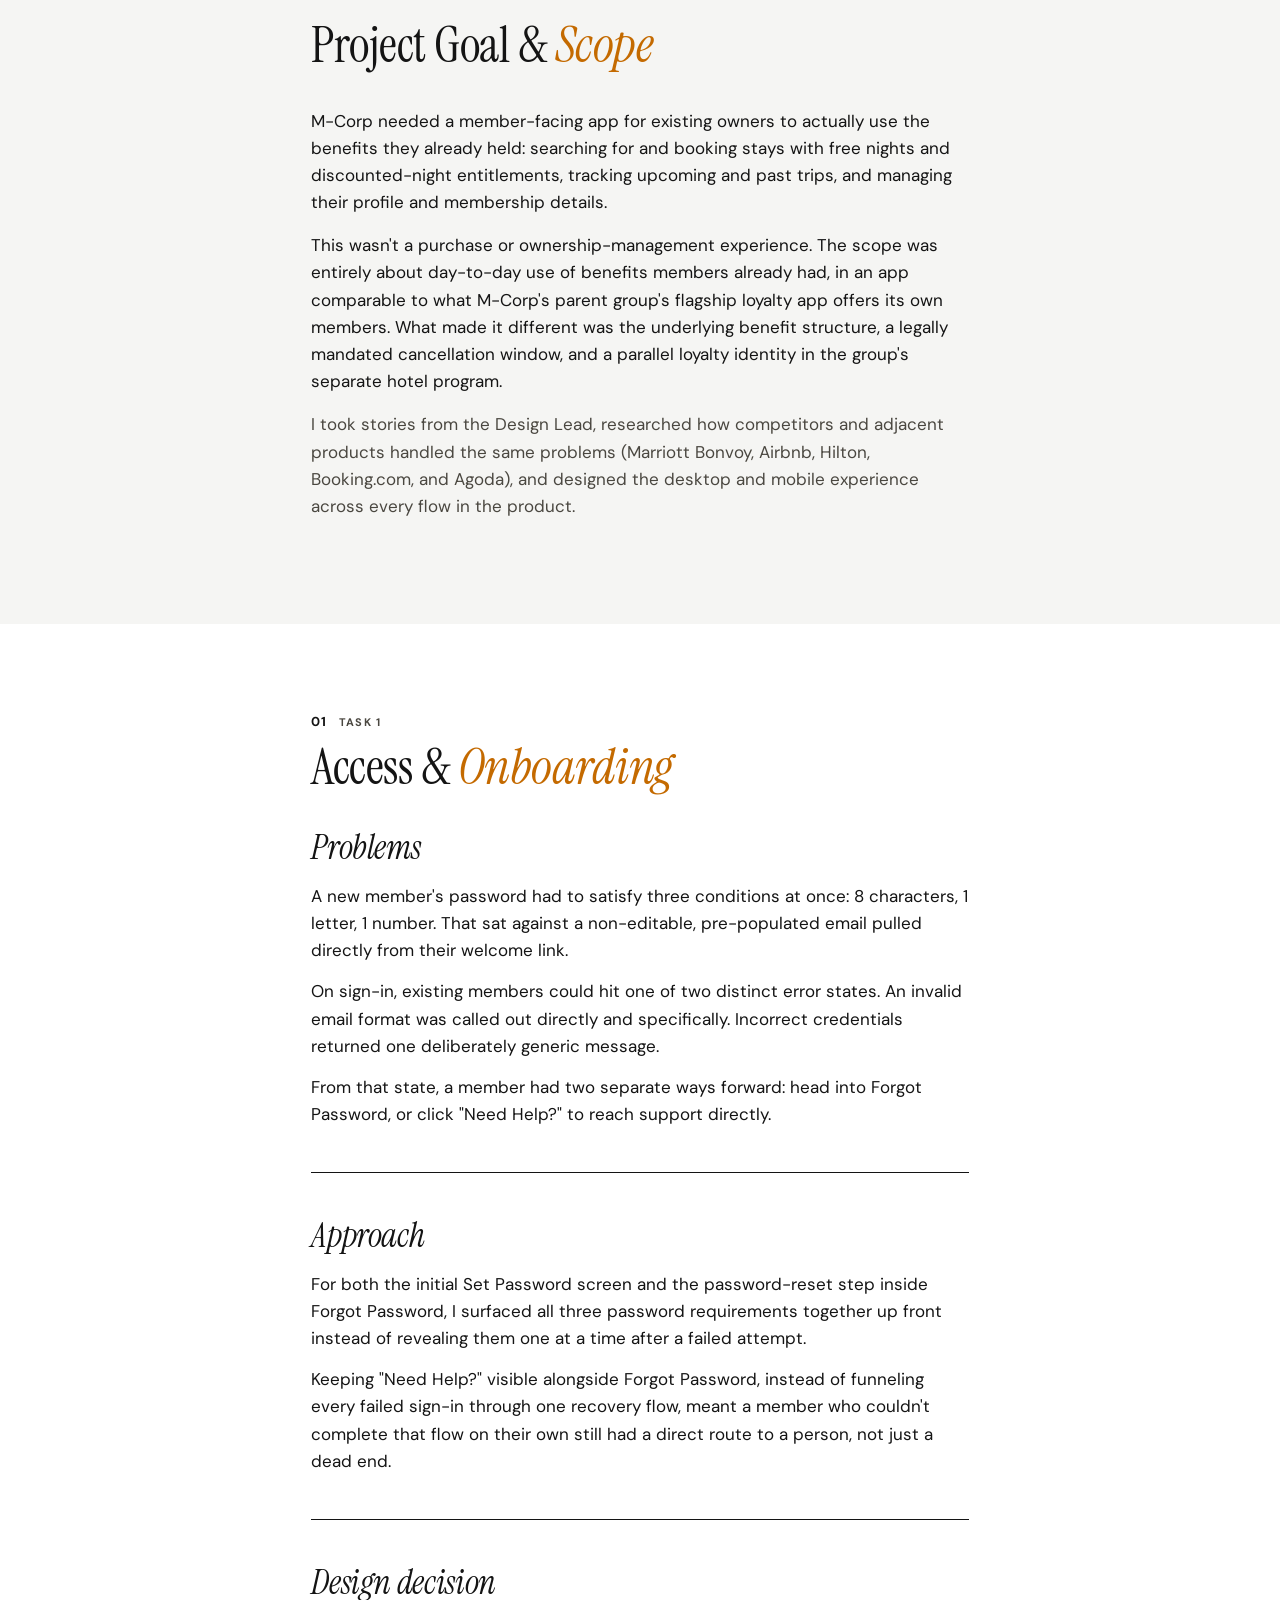
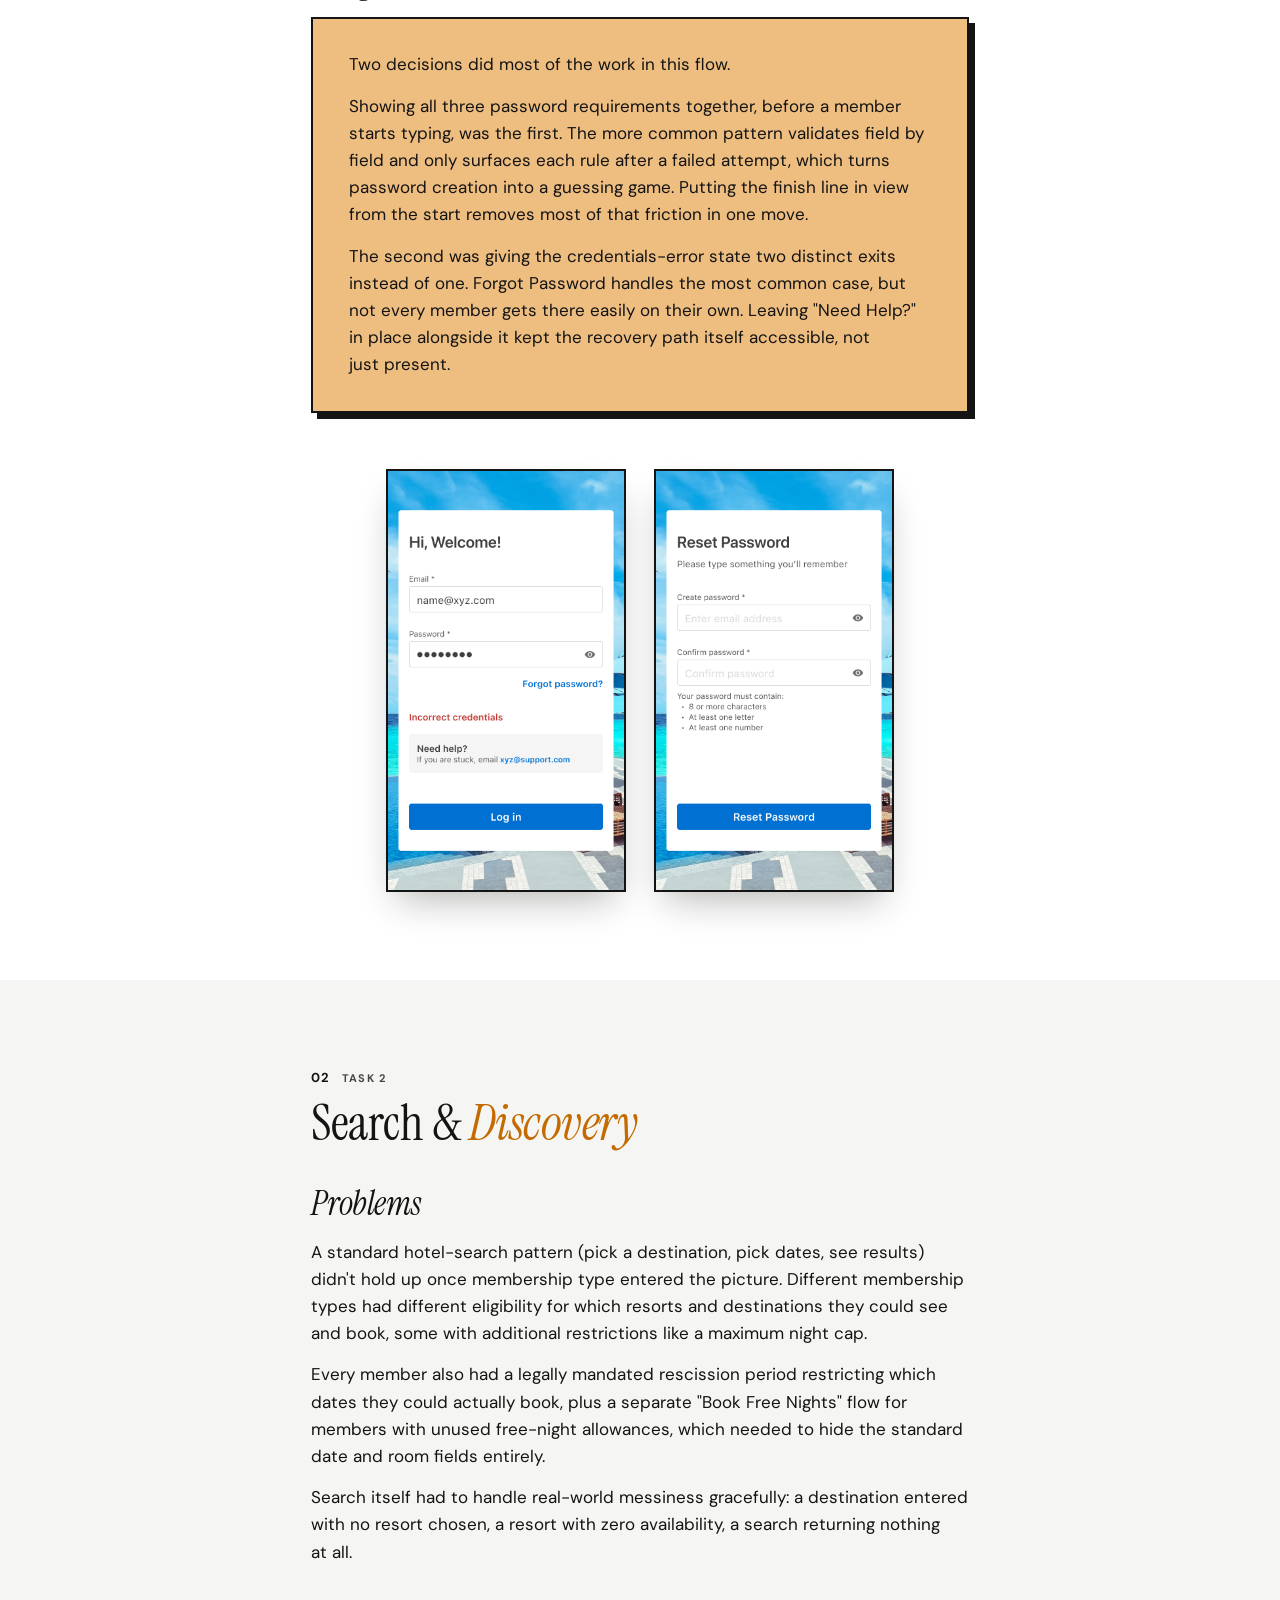
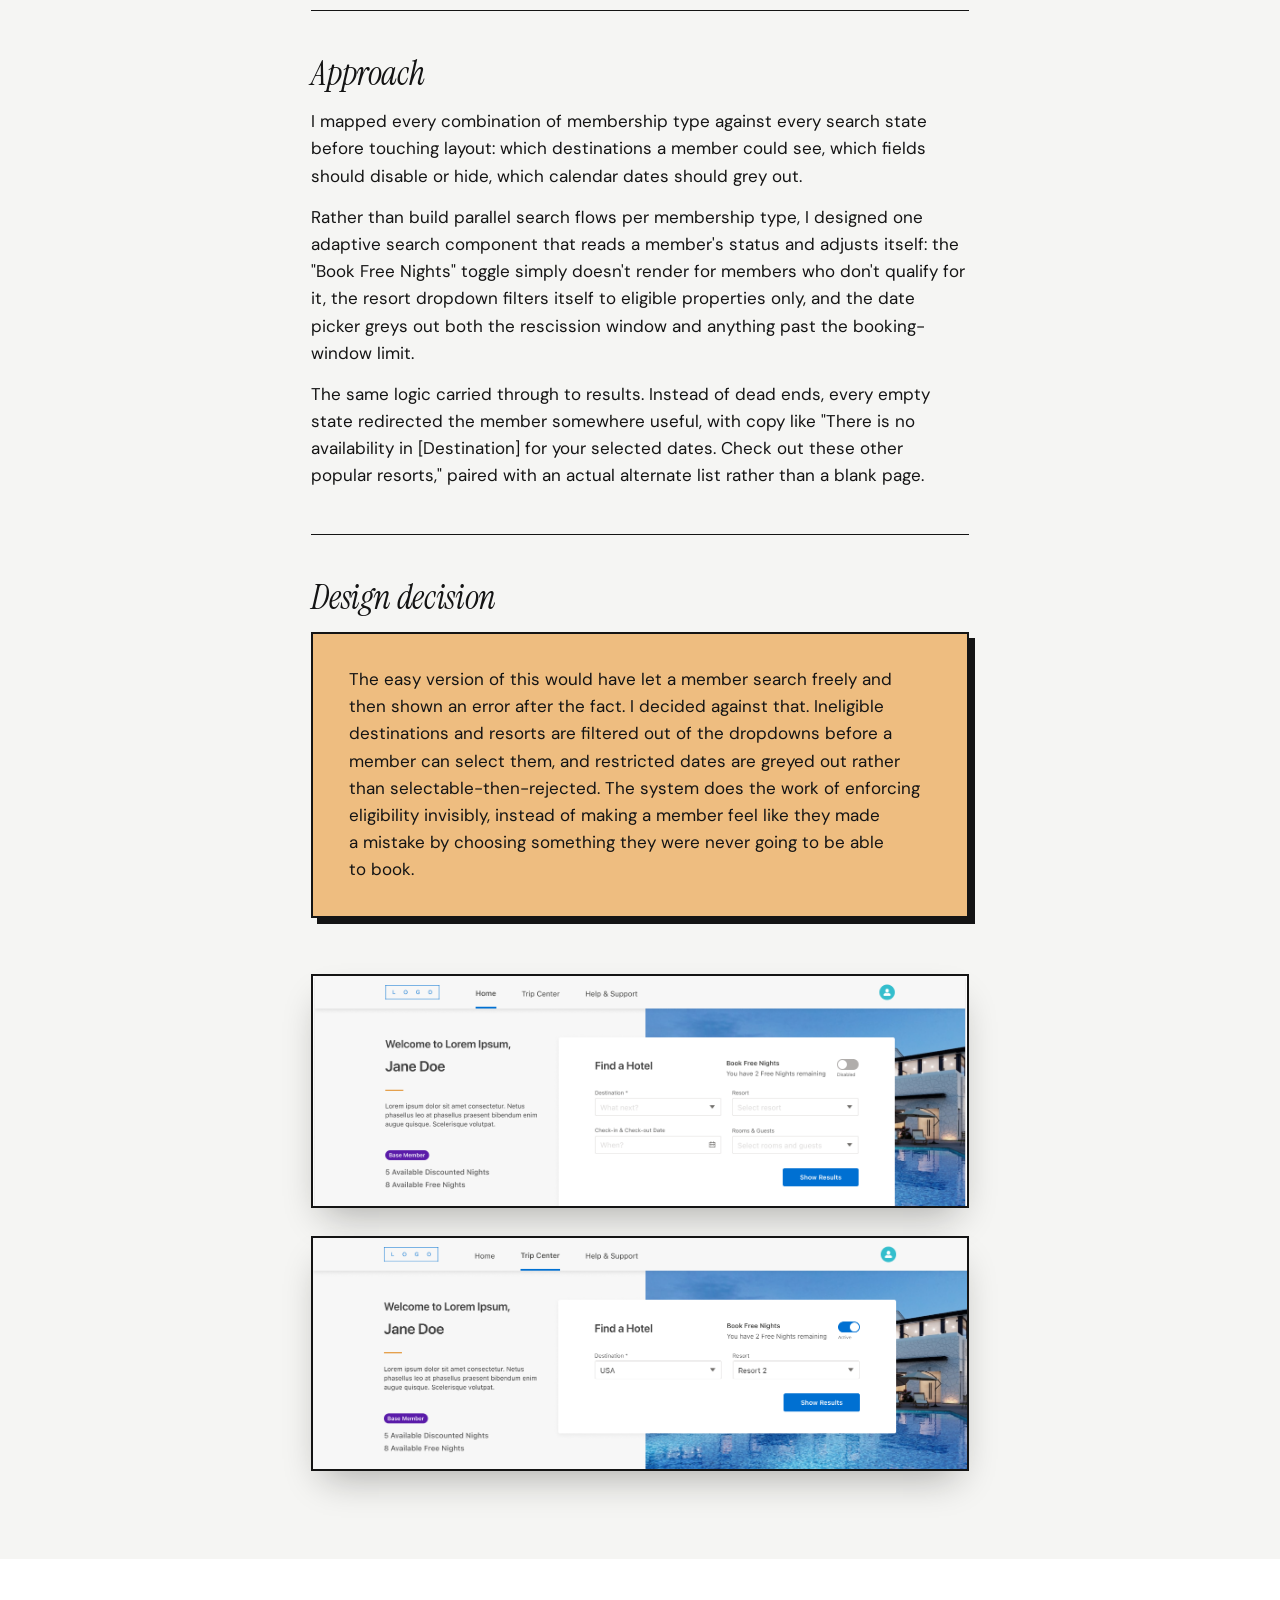
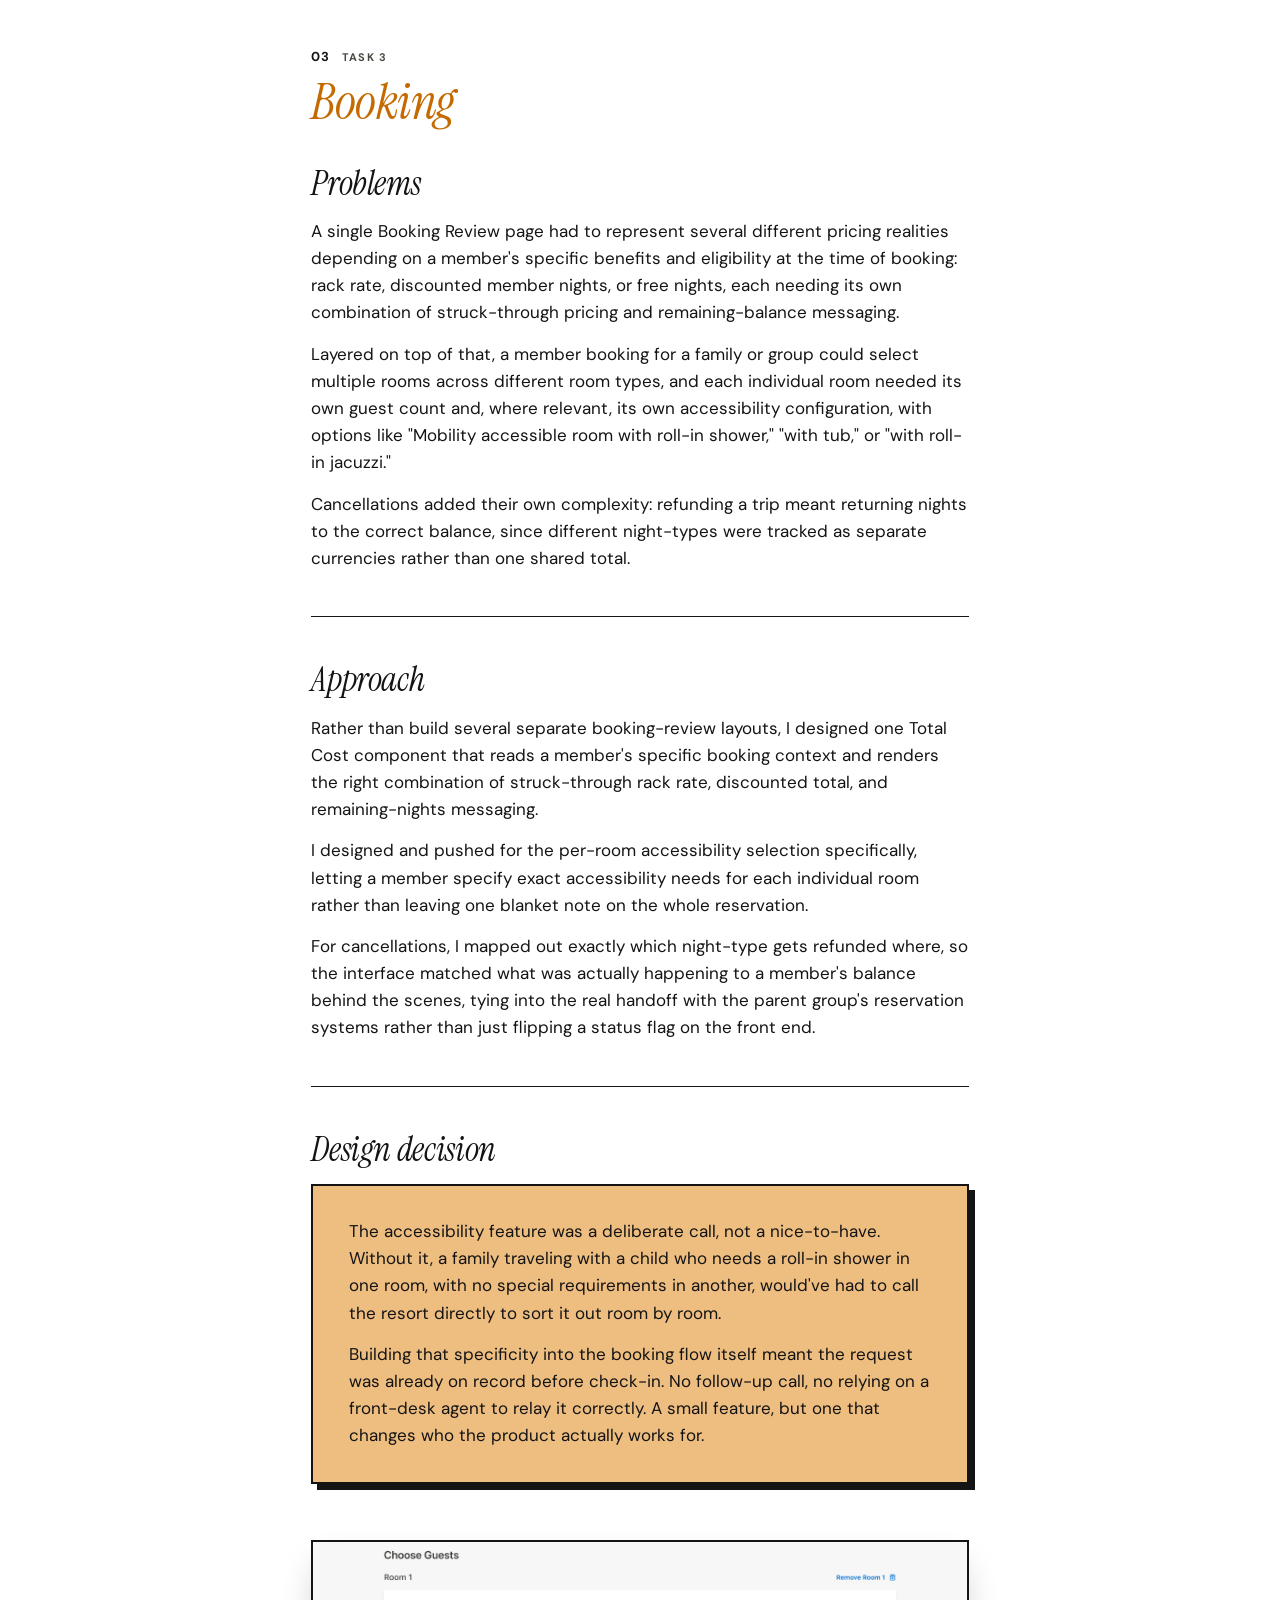
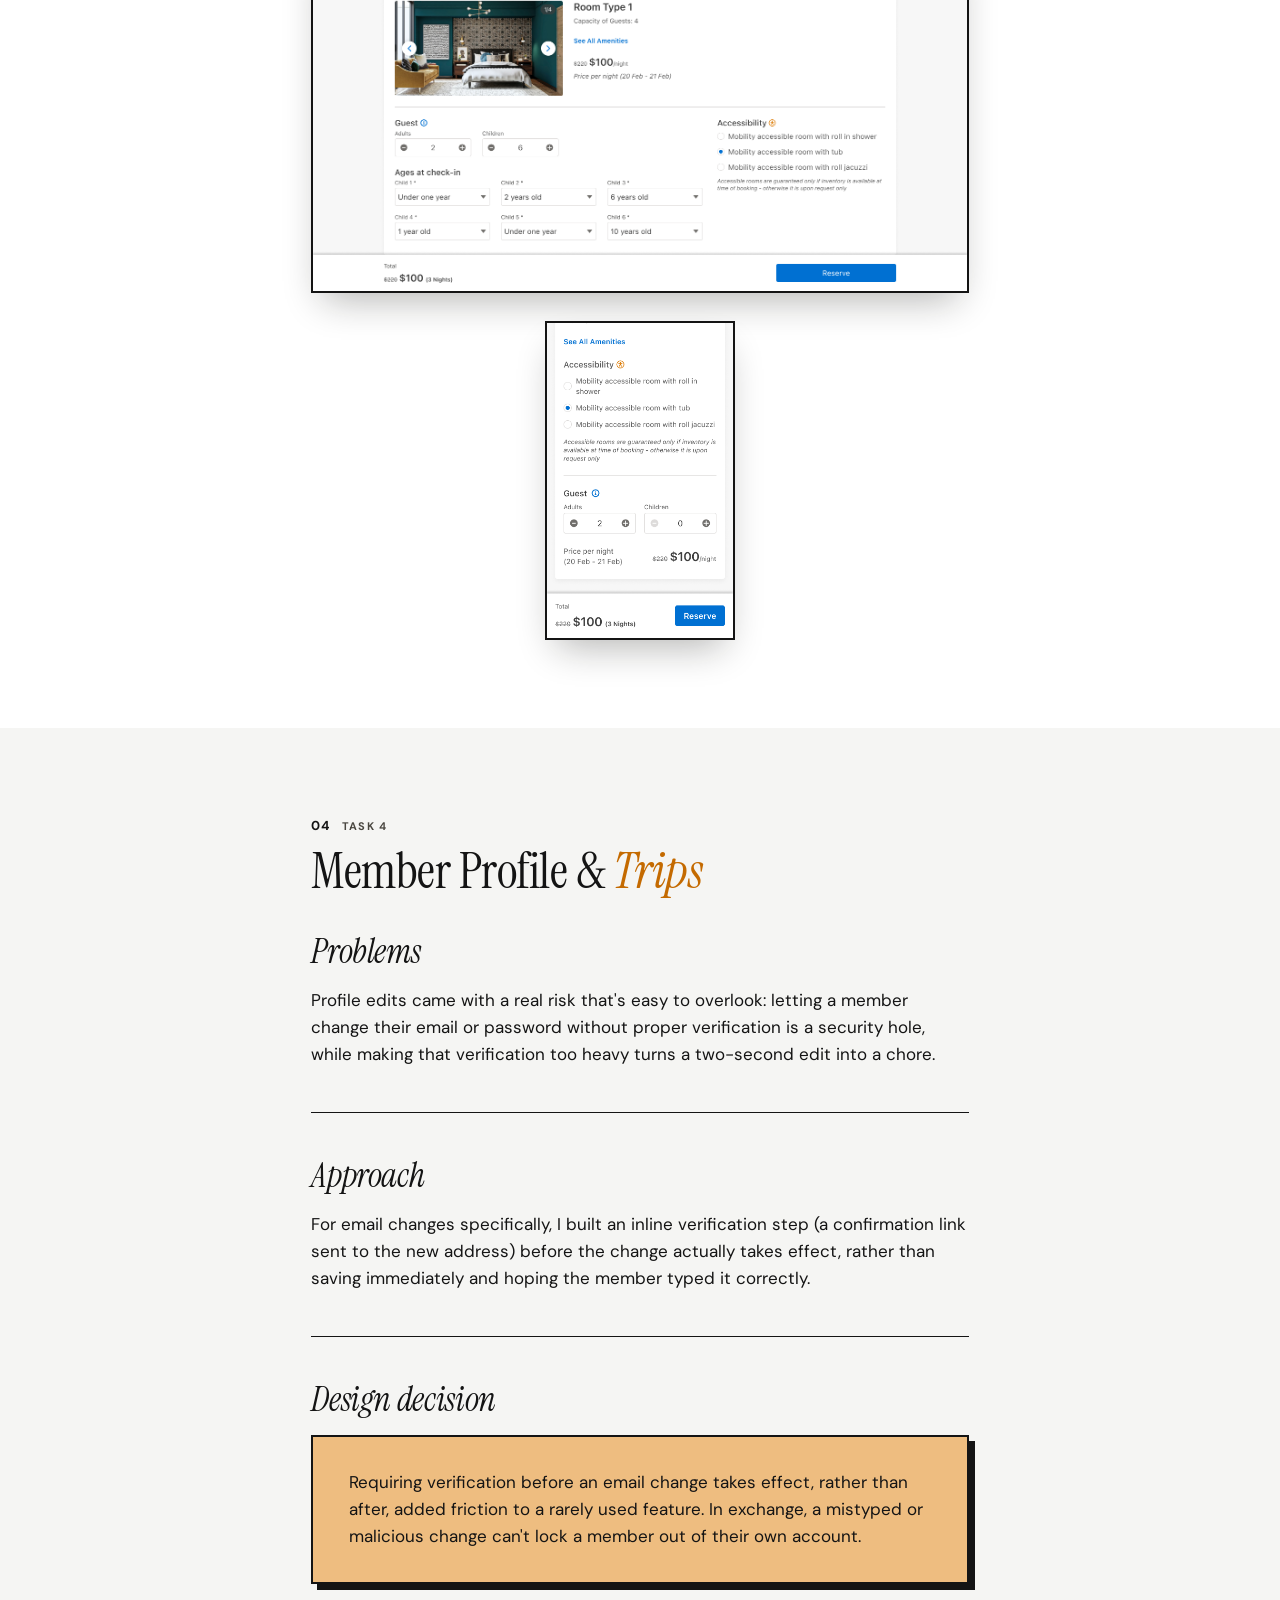
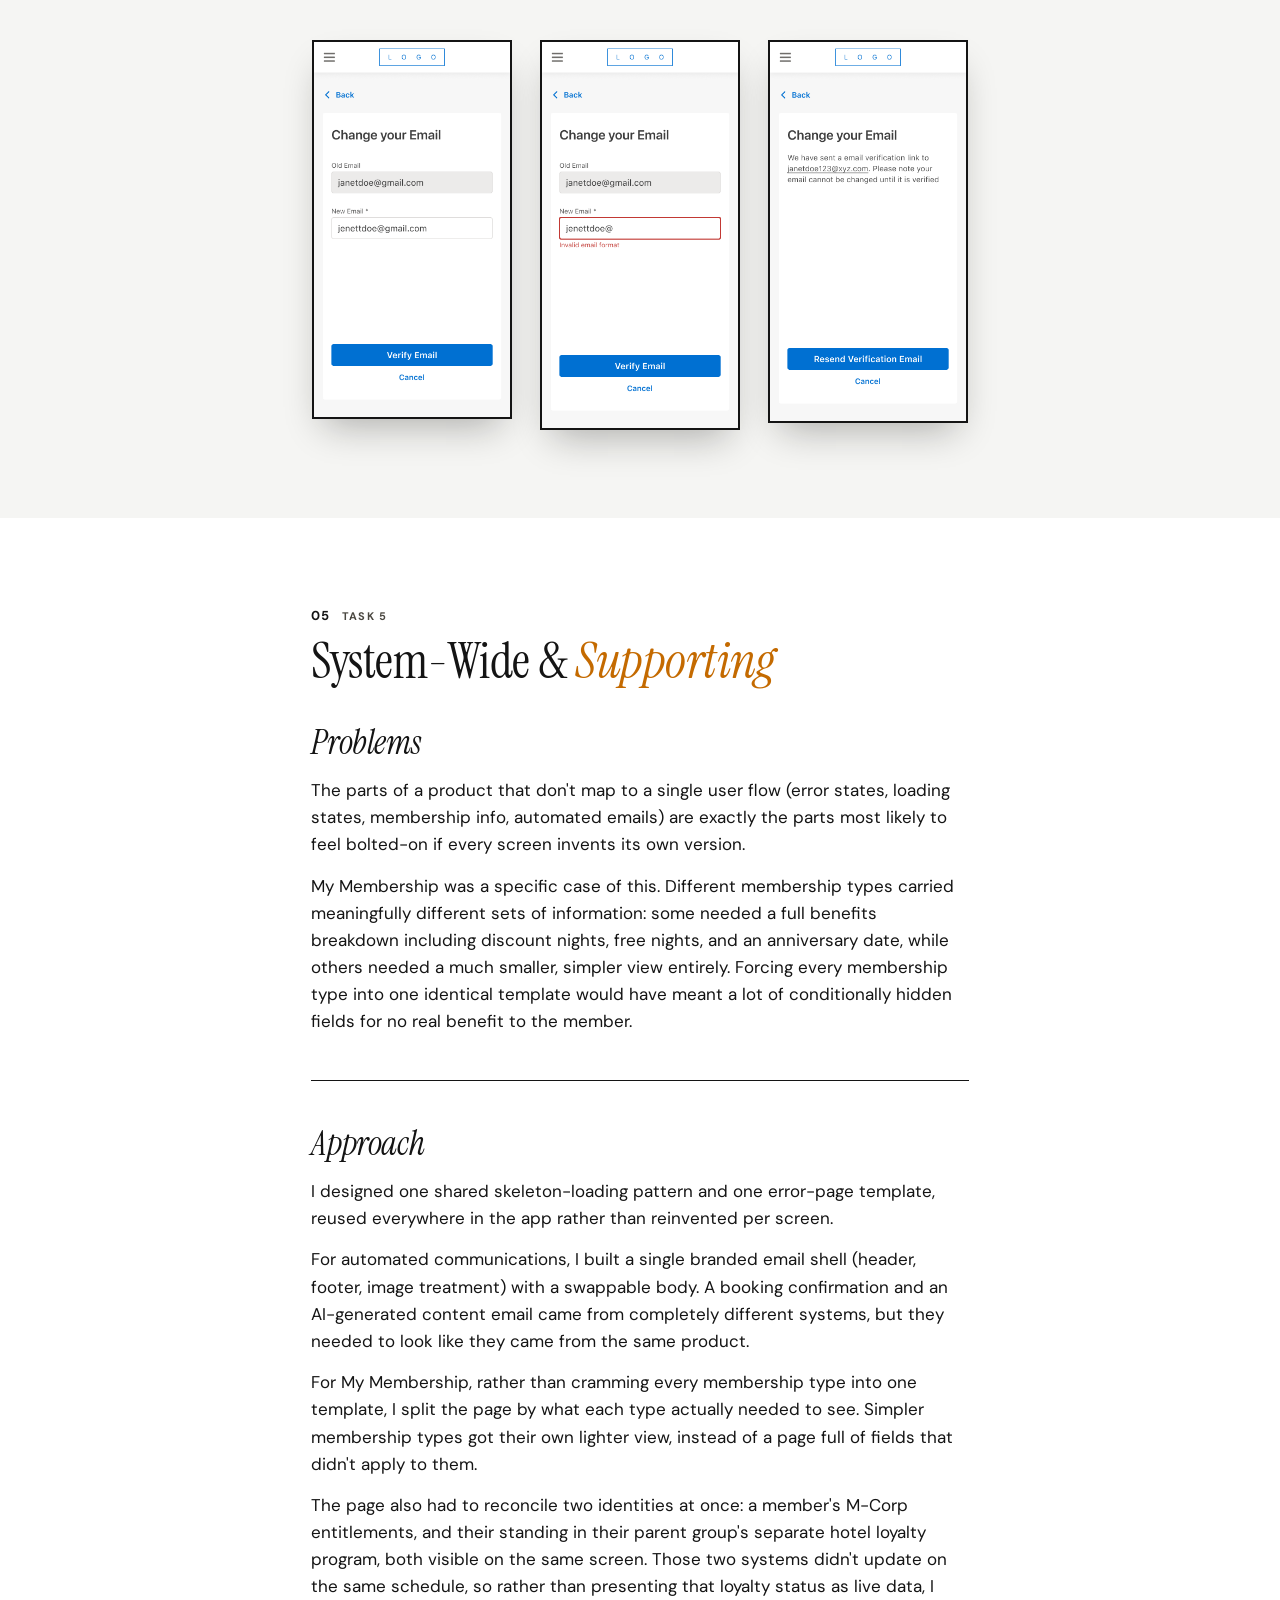
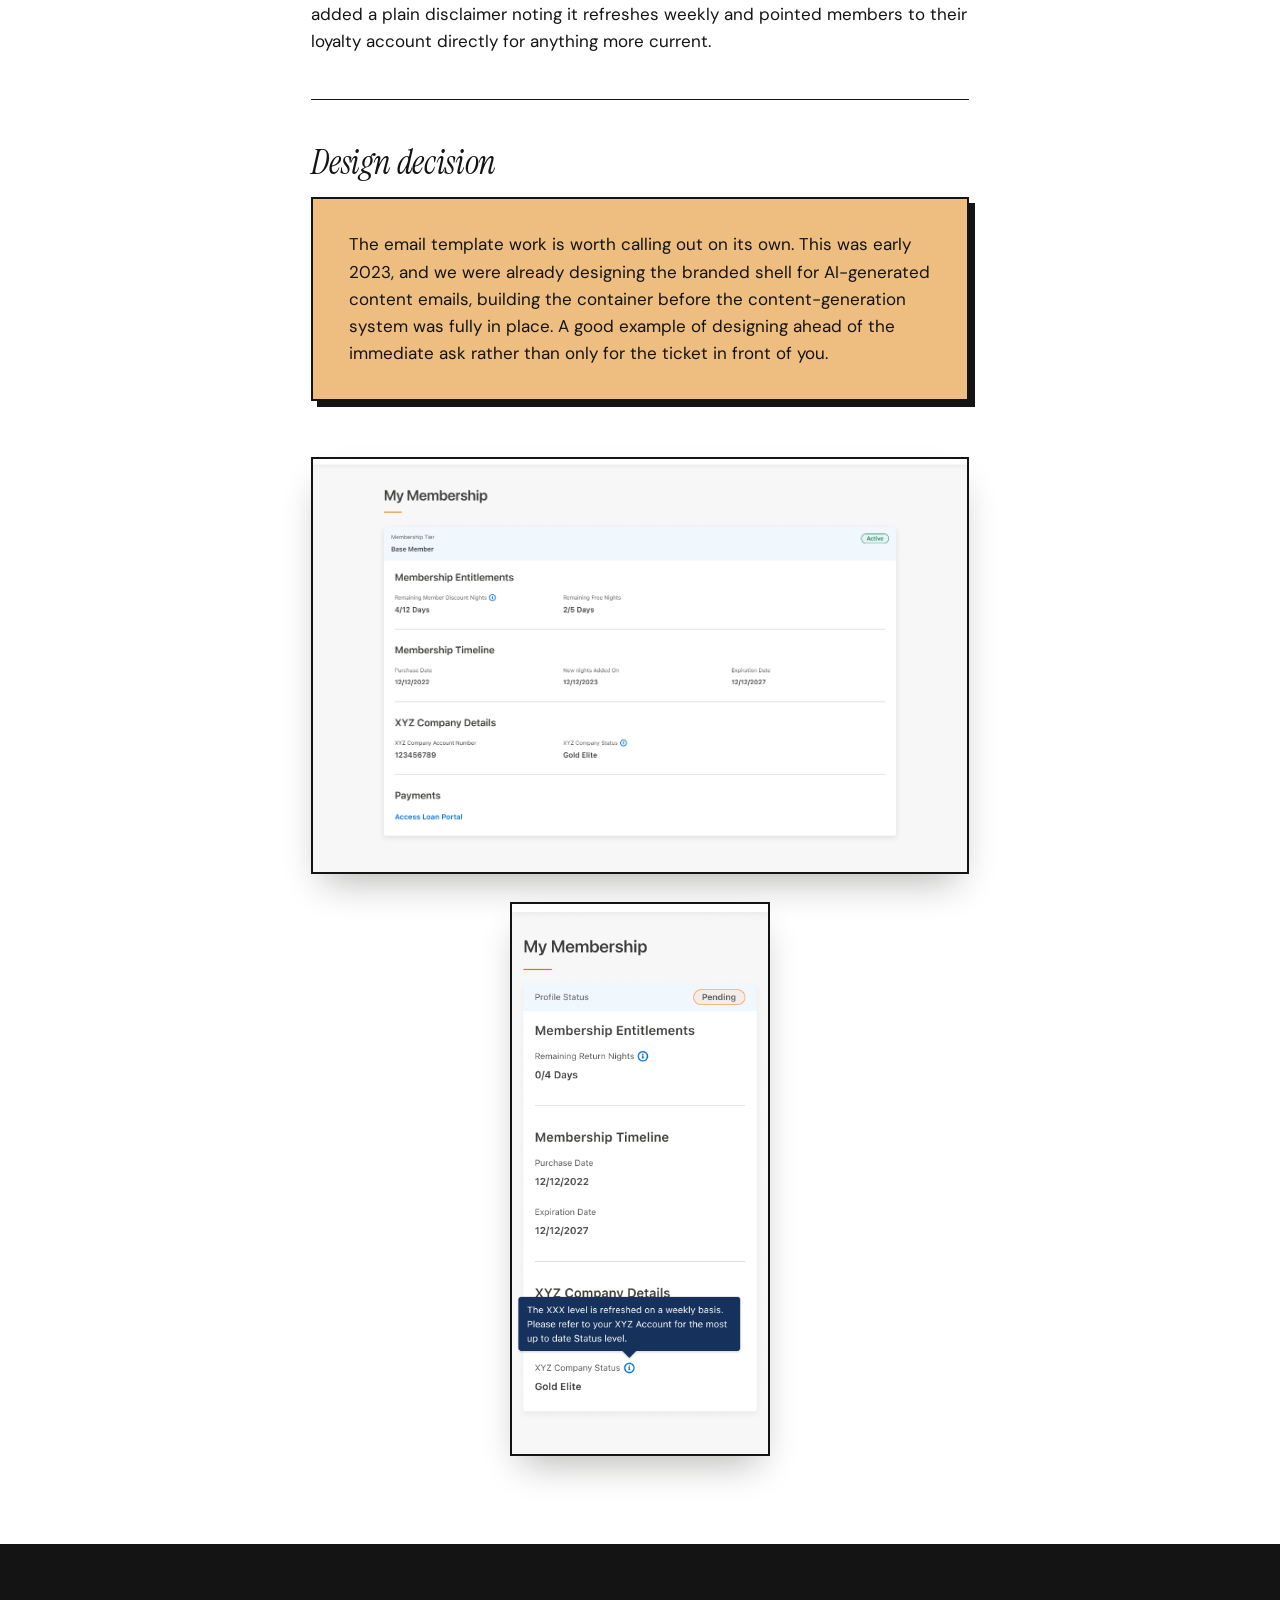
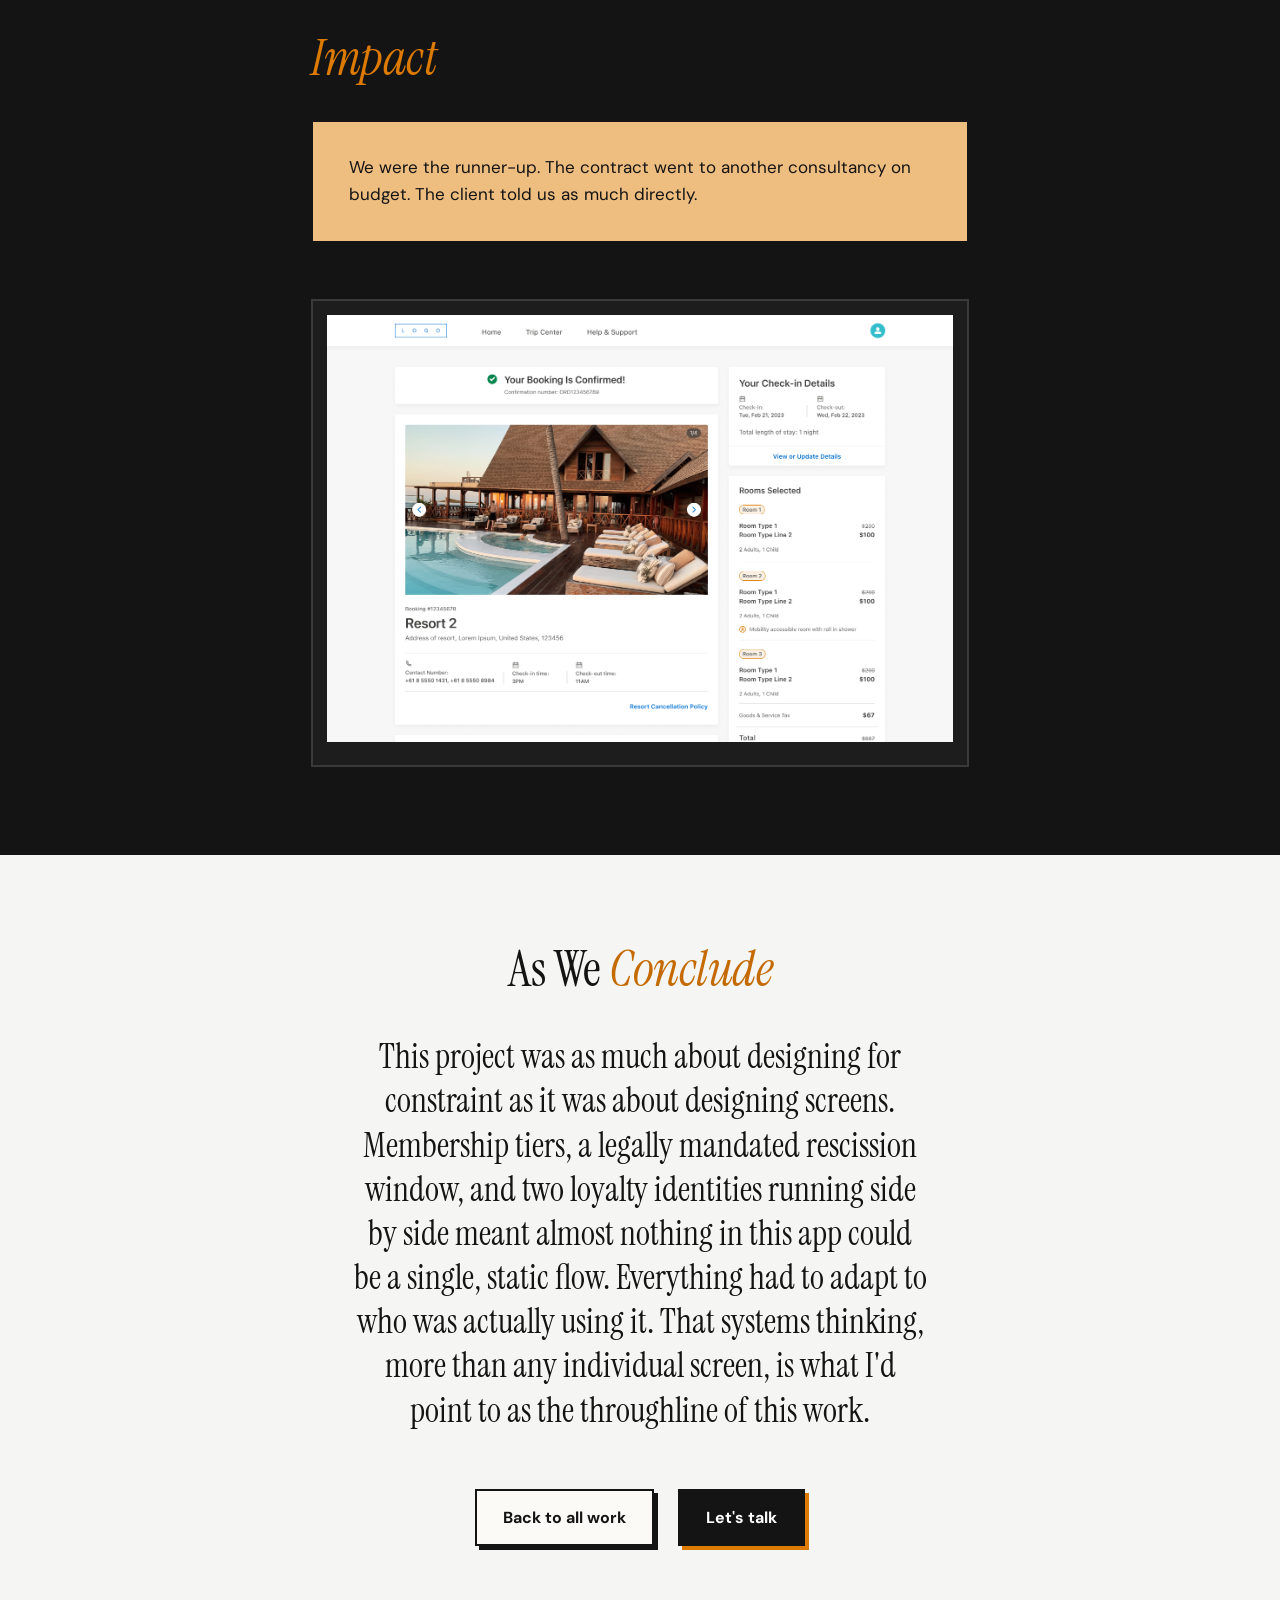
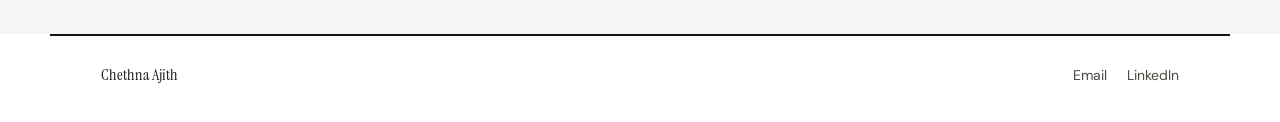
==== commit 859e3609: "Replace site pages with redesigned layout New shared header (logo, Work/Process/About nav, contact p" ====
--- a/mcorp/index.html
+++ b/mcorp/index.html
@@ -4,246 +4,321 @@
 <meta charset="UTF-8">
 <meta name="viewport" content="width=device-width, initial-scale=1, viewport-fit=cover">
 <meta name="color-scheme" content="light">
-<title>M-Corp | Chethna Ajith</title>
+<title>M-Corp | Chethna</title>
 <link rel="preconnect" href="https://fonts.googleapis.com">
 <link rel="preconnect" href="https://fonts.gstatic.com" crossorigin>
-<link href="https://fonts.googleapis.com/css2?family=Spectral:ital,wght@0,300;0,400;0,500;1,400&family=Karla:wght@400;500;600&display=swap" rel="stylesheet">
+<link href="https://fonts.googleapis.com/css2?family=Instrument+Serif:ital@0;1&family=DM+Sans:wght@400;500;700;900&display=swap" rel="stylesheet">
 <link rel="stylesheet" href="../assets/css/style.css">
 <link rel="stylesheet" href="../assets/css/mcorp.css">
 </head>
 <body>
 
-<header class="site">
-  <div class="header-inner">
-    <a class="wordmark" href="../index.html">Chethna Ajith</a>
-    <a class="back-link" href="../index.html#work">
-      <svg width="14" height="14" viewBox="0 0 16 16" fill="none"><path d="M12 4L4 12M4 12H10M4 12V6" stroke="currentColor" stroke-width="1.4" stroke-linecap="round" stroke-linejoin="round"/></svg>
-      All work
-    </a>
+<header class="nav">
+  <div class="nav-wrap">
+    <div class="nav-in">
+      <a class="logo" href="../index.html#top" aria-label="Chethna, home">
+        <span class="logo-tile" aria-hidden="true"><i style="background:var(--red)"></i><i style="background:var(--yellow)"></i><i style="background:var(--blue)"></i><i style="background:var(--warm)"></i></span>
+        <span>Chethna.</span>
+      </a>
+      <nav class="nav-c" aria-label="Primary"><a href="../index.html#work">Work</a><a href="../index.html#process">Process</a><a href="../index.html#about">About</a></nav>
+      <div class="nav-r">
+        <div class="nav-social"><a href="https://www.linkedin.com/in/chethna-sreenivasan-76b16098/" target="_blank" rel="noopener">LinkedIn</a></div>
+        <a class="pill-btn" href="mailto:chethnaajith@gmail.com">Contact</a>
+      </div>
+    </div>
   </div>
 </header>
 
+<div class="quiet-back">
+  <div class="wrap"><a href="../index.html#work">&#8592;&nbsp;All work</a></div>
+</div>
+<div class="side-wrap">
+<a class="back-link" href="../index.html#work">&#8592;&nbsp;All work</a>
+<nav class="side-nav" aria-label="Case study sections">
+  <a class="side-link" href="#top">M-Corp</a>
+  <a class="side-link" href="#goal-scope">Goal &amp;&nbsp;Scope</a>
+  <a class="side-link" href="#task-1"><span class="side-num">01</span>Access &amp; Onboarding</a>
+  <a class="side-link" href="#task-2"><span class="side-num">02</span>Search &amp; Discovery</a>
+  <a class="side-link" href="#task-3"><span class="side-num">03</span>Booking</a>
+  <a class="side-link" href="#task-4"><span class="side-num">04</span>Member Profile &amp; Trips</a>
+  <a class="side-link" href="#task-5"><span class="side-num">05</span>System-Wide &amp; Supporting</a>
+  <a class="side-link" href="#impact">Impact</a>
+  <a class="side-link" href="#conclude">As We Conclude</a>
+</nav>
+</div>
+
 <main>
-  <div class="wrap">
-
-    <section class="case-hero">
-      <p class="case-eyebrow">Case study: client work via Deloitte USI</p>
-      <h1>M-Corp</h1>
-      <p class="dek">Redesigning a vacation-ownership booking experience for a Fortune&nbsp;500 RFP</p>
-
-      <div class="meta-grid">
-        <div class="meta-item">
-          <p class="label">Timeline</p>
-          <p class="value">January–March 2023 · four sprints</p>
+
+<section class="hero" id="top">
+  <div class="wrap">
+    <p class="eyebrow">Case study: client work via Deloitte&nbsp;USI</p>
+    <h1>M-Corp</h1>
+    <p class="dek">Redesigning a vacation-ownership booking experience for a Fortune 500&nbsp;RFP</p>
+    <div class="device">
+      <div class="desktop">
+        <div class="desktop-bar">
+          <span class="dot"></span><span class="dot"></span><span class="dot"></span>
+          <span class="url">mcorp.app</span>
         </div>
-        <div class="meta-item">
-          <p class="label">Employer</p>
-          <p class="value">Deloitte USI</p>
-        </div>
-        <div class="meta-item">
-          <p class="label">Team</p>
-          <p class="value">Design Lead, UX Designer (me), Visual Designer</p>
-        </div>
-        <div class="meta-item">
-          <p class="label">My role</p>
-          <p class="value">UX Designer, desktop and mobile, every flow</p>
-        </div>
-        <div class="meta-item">
-          <p class="label">Tools</p>
-          <p class="value">Figma</p>
-        </div>
-        <div class="meta-item">
-          <p class="label">Outcome</p>
-          <p class="value">Runner-up. Contract went to another consultancy on budget</p>
-        </div>
-      </div>
-
-      <div class="device-mockup">
-        <div class="desktop-frame">
-          <div class="desktop-bar">
-            <span class="dot"></span><span class="dot"></span><span class="dot"></span>
-            <span class="url">mcorp.app</span>
-          </div>
-          <img src="../assets/images/mcorp/img-6a42f0a8ac.png" alt="M-Corp authenticated landing page on desktop, showing the Find a Hotel search widget">
-        </div>
-        <div class="phone-frame">
-          <img src="../assets/images/mcorp/img-929ccf6fb0.png" alt="M-Corp authenticated landing page on mobile, showing the Find a Hotel search widget">
-        </div>
-      </div>
-    </section>
-
-    <section class="block">
-      <h2 class="section-title">Project Goal &amp; Scope</h2>
+        <img src="../assets/images/mcorp/img-6a42f0a8ac.png" alt="M-Corp authenticated landing page on desktop, showing the Find a Hotel search widget">
+      </div>
+      <div class="phone">
+        <img src="../assets/images/mcorp/img-929ccf6fb0.png" alt="M-Corp authenticated landing page on mobile, showing the Find a Hotel search widget">
+      </div>
+    </div>
+  </div>
+</section>
+
+<section class="context" aria-label="Project details">
+  <div class="wrap">
+    <div class="meta-card">
+      <div class="meta-item">
+        <p class="k">Timeline</p>
+        <p class="p">January–March&nbsp;2023</p>
+        <p class="s">four&nbsp;sprints</p>
+      </div>
+      <div class="meta-item">
+        <p class="k">Employer</p>
+        <p class="p">Deloitte&nbsp;USI</p>
+      </div>
+      <div class="meta-item">
+        <p class="k">Team</p>
+        <p class="p">Design Lead, UX Designer (me), Visual&nbsp;Designer</p>
+      </div>
+      <div class="meta-item">
+        <p class="k">My role</p>
+        <p class="p">UX&nbsp;Designer</p>
+        <p class="s">desktop and mobile, every&nbsp;flow</p>
+      </div>
+      <div class="meta-item">
+        <p class="k">Tools</p>
+        <p class="p">Figma</p>
+      </div>
+      <div class="meta-item">
+        <p class="k">Outcome</p>
+        <p class="p">Runner-up.</p>
+        <p class="s">Contract went to another consultancy on&nbsp;budget</p>
+      </div>
+    </div>
+  </div>
+</section>
+
+<section class="block soft reveal" id="goal-scope">
+  <div class="wrap">
+    <header class="section-head">
+      <h2 class="title">Project Goal &amp;&nbsp;<em>Scope</em></h2>
+    </header>
+    <div class="body">
       <p>M-Corp needed a member-facing app for existing owners to actually use the benefits they already held: searching for and booking stays with free nights and discounted-night entitlements, tracking upcoming and past trips, and managing their profile and membership details.</p>
       <p>This wasn't a purchase or ownership-management experience. The scope was entirely about day-to-day use of benefits members already had, in an app comparable to what M-Corp's parent group's flagship loyalty app offers its own members. What made it different was the underlying benefit structure, a legally mandated cancellation window, and a parallel loyalty identity in the group's separate hotel program.</p>
       <p class="muted">I took stories from the Design Lead, researched how competitors and adjacent products handled the same problems (Marriott Bonvoy, Airbnb, Hilton, Booking.com, and Agoda), and designed the desktop and mobile experience across every flow in the product.</p>
-    </section>
-
-    <section class="tasks">
-
-      <div class="task">
-        <p class="task-label"><span>Task 1</span>Access &amp; Onboarding</p>
-
-        <div class="task-part">
-          <p class="subhead">Problems</p>
-          <p>A new member's password had to satisfy three conditions at once: 8 characters, 1 letter, 1 number. That sat against a non-editable, pre-populated email pulled directly from their welcome link.</p>
-          <p>On sign-in, existing members could hit one of two distinct error states. An invalid email format was called out directly and specifically. Incorrect credentials returned one deliberately generic message.</p>
-          <p>From that state, a member had two separate ways forward: head into Forgot Password, or click "Need Help?" to reach support directly.</p>
-        </div>
-
-        <div class="task-part">
-          <p class="subhead">Approach</p>
-          <p>For both the initial Set Password screen and the password-reset step inside Forgot Password, I surfaced all three password requirements together up front instead of revealing them one at a time after a failed attempt.</p>
-          <p>Keeping "Need Help?" visible alongside Forgot Password, instead of funneling every failed sign-in through one recovery flow, meant a member who couldn't complete that flow on their own still had a direct route to a person, not just a dead end.</p>
-        </div>
-
-        <div class="task-part decision">
-          <p class="subhead">Design decision</p>
-          <p>Two decisions did most of the work in this flow.</p>
-          <p>Showing all three password requirements together, before a member starts typing, was the first. The more common pattern validates field by field and only surfaces each rule after a failed attempt, which turns password creation into a guessing game. Putting the finish line in view from the start removes most of that friction in one move.</p>
-          <p>The second was giving the credentials-error state two distinct exits instead of one. Forgot Password handles the most common case, but not every member gets there easily on their own. Leaving "Need Help?" in place alongside it kept the recovery path itself accessible, not just present.</p>
-        </div>
-
-        <div class="task-photo-pair">
-          <img src="../assets/images/mcorp/img-c6ee790aae.png" alt="Sign-in screen showing the 'Incorrect credentials' error message, with Forgot Password link and Need Help support prompt both visible">
-          <img src="../assets/images/mcorp/img-3ed91bcf63.png" alt="Reset Password screen showing all three password requirements listed together: 8 or more characters, at least one letter, at least one number">
-        </div>
-      </div>
-
-      <div class="task">
-        <p class="task-label"><span>Task 2</span>Search &amp; Discovery</p>
-
-        <div class="task-part">
-          <p class="subhead">Problems</p>
-          <p>A standard hotel-search pattern (pick a destination, pick dates, see results) didn't hold up once membership type entered the picture. Different membership types had different eligibility for which resorts and destinations they could see and book, some with additional restrictions like a maximum night cap.</p>
-          <p>Every member also had a legally mandated rescission period restricting which dates they could actually book, plus a separate "Book Free Nights" flow for members with unused free-night allowances, which needed to hide the standard date and room fields entirely.</p>
-          <p>Search itself had to handle real-world messiness gracefully: a destination entered with no resort chosen, a resort with zero availability, a search returning nothing at all.</p>
-        </div>
-
-        <div class="task-part">
-          <p class="subhead">Approach</p>
-          <p>I mapped every combination of membership type against every search state before touching layout: which destinations a member could see, which fields should disable or hide, which calendar dates should grey out.</p>
-          <p>Rather than build parallel search flows per membership type, I designed one adaptive search component that reads a member's status and adjusts itself: the "Book Free Nights" toggle simply doesn't render for members who don't qualify for it, the resort dropdown filters itself to eligible properties only, and the date picker greys out both the rescission window and anything past the booking-window limit.</p>
-          <p>The same logic carried through to results. Instead of dead ends, every empty state redirected the member somewhere useful, with copy like "There is no availability in [Destination] for your selected dates. Check out these other popular resorts," paired with an actual alternate list rather than a blank page.</p>
-        </div>
-
-        <div class="task-part decision">
-          <p class="subhead">Design decision</p>
-          <p>The easy version of this would have let a member search freely and then shown an error after the fact. I decided against that. Ineligible destinations and resorts are filtered out of the dropdowns before a member can select them, and restricted dates are greyed out rather than selectable-then-rejected. The system does the work of enforcing eligibility invisibly, instead of making a member feel like they made a mistake by choosing something they were never going to be able to book.</p>
-        </div>
-
-        <div class="task-photo-stack">
-          <img src="../assets/images/mcorp/img-b44bece70f.png" alt="Find a Hotel search widget with Book Free Nights disabled, showing the standard destination, resort, dates, and rooms &amp; guests fields">
-          <img src="../assets/images/mcorp/img-798dc2ea11.png" alt="Find a Hotel search widget with Book Free Nights toggled on and active, showing the destination and resort fields for booking with free nights">
-        </div>
-      </div>
-
-      <div class="task">
-        <p class="task-label"><span>Task 3</span>Booking</p>
-
-        <div class="task-part">
-          <p class="subhead">Problems</p>
-          <p>A single Booking Review page had to represent several different pricing realities depending on a member's specific benefits and eligibility at the time of booking: rack rate, discounted member nights, or free nights, each needing its own combination of struck-through pricing and remaining-balance messaging.</p>
-          <p>Layered on top of that, a member booking for a family or group could select multiple rooms across different room types, and each individual room needed its own guest count and, where relevant, its own accessibility configuration, with options like "Mobility accessible room with roll-in shower," "with tub," or "with roll-in jacuzzi."</p>
-          <p>Cancellations added their own complexity: refunding a trip meant returning nights to the correct balance, since different night-types were tracked as separate currencies rather than one shared total.</p>
-        </div>
-
-        <div class="task-part">
-          <p class="subhead">Approach</p>
-          <p>Rather than build several separate booking-review layouts, I designed one Total Cost component that reads a member's specific booking context and renders the right combination of struck-through rack rate, discounted total, and remaining-nights messaging.</p>
-          <p>I designed and pushed for the per-room accessibility selection specifically, letting a member specify exact accessibility needs for each individual room rather than leaving one blanket note on the whole reservation.</p>
-          <p>For cancellations, I mapped out exactly which night-type gets refunded where, so the interface matched what was actually happening to a member's balance behind the scenes, tying into the real handoff with the parent group's reservation systems rather than just flipping a status flag on the front end.</p>
-        </div>
-
-        <div class="task-part decision">
-          <p class="subhead">Design decision</p>
-          <p>The accessibility feature was a deliberate call, not a nice-to-have. Without it, a family traveling with a child who needs a roll-in shower in one room, with no special requirements in another, would've had to call the resort directly to sort it out room by room.</p>
-          <p>Building that specificity into the booking flow itself meant the request was already on record before check-in. No follow-up call, no relying on a front-desk agent to relay it correctly. A small feature, but one that changes who the product actually works for.</p>
-        </div>
-
-        <div class="task-photo-combo row">
-          <img src="../assets/images/mcorp/img-8e87e88c6a.png" alt="Desktop Choose Guests screen showing per-room accessibility options (roll-in shower, tub, roll-in jacuzzi) alongside adult, children, and children's-age fields">
-          <img class="mobile-shot" src="../assets/images/mcorp/img-addbc91e88.png" alt="Mobile Choose Guests screen showing the same accessibility options alongside guest counts and price per night">
-        </div>
-      </div>
-
-      <div class="task">
-        <p class="task-label"><span>Task 4</span>Member Profile &amp; Trips</p>
-
-        <div class="task-part">
-          <p class="subhead">Problems</p>
-          <p>Profile edits came with a real risk that's easy to overlook: letting a member change their email or password without proper verification is a security hole, while making that verification too heavy turns a two-second edit into a chore.</p>
-        </div>
-
-        <div class="task-part">
-          <p class="subhead">Approach</p>
-          <p>For email changes specifically, I built an inline verification step (a confirmation link sent to the new address) before the change actually takes effect, rather than saving immediately and hoping the member typed it correctly.</p>
-        </div>
-
-        <div class="task-part decision">
-          <p class="subhead">Design decision</p>
-          <p>Requiring verification before an email change takes effect, rather than after, added friction to a rarely used feature. In exchange, a mistyped or malicious change can't lock a member out of their own account.</p>
-        </div>
-
-        <div class="task-photo-pair three">
-          <img src="../assets/images/mcorp/img-0cda74cb65.png" alt="Change your Email form showing the old email, pre-filled and locked, next to an editable new email field">
-          <img src="../assets/images/mcorp/img-90000bdae3.png" alt="Change your Email form showing an inline 'Invalid email format' error on the new email field">
-          <img src="../assets/images/mcorp/img-1789fbdeeb.png" alt="Change your Email confirmation state, reading 'We have sent an email verification link... your email cannot be changed until it is verified,' with a Resend Verification Email button">
-        </div>
-      </div>
-
-      <div class="task">
-        <p class="task-label"><span>Task 5</span>System-Wide &amp; Supporting</p>
-
-        <div class="task-part">
-          <p class="subhead">Problems</p>
-          <p>The parts of a product that don't map to a single user flow (error states, loading states, membership info, automated emails) are exactly the parts most likely to feel bolted-on if every screen invents its own version.</p>
-          <p>My Membership was a specific case of this. Different membership types carried meaningfully different sets of information: some needed a full benefits breakdown including discount nights, free nights, and an anniversary date, while others needed a much smaller, simpler view entirely. Forcing every membership type into one identical template would have meant a lot of conditionally hidden fields for no real benefit to the member.</p>
-        </div>
-
-        <div class="task-part">
-          <p class="subhead">Approach</p>
-          <p>I designed one shared skeleton-loading pattern and one error-page template, reused everywhere in the app rather than reinvented per screen.</p>
-          <p>For automated communications, I built a single branded email shell (header, footer, image treatment) with a swappable body. A booking confirmation and an AI-generated content email came from completely different systems, but they needed to look like they came from the same product.</p>
-          <p>For My Membership, rather than cramming every membership type into one template, I split the page by what each type actually needed to see. Simpler membership types got their own lighter view, instead of a page full of fields that didn't apply to them.</p>
-          <p>The page also had to reconcile two identities at once: a member's M-Corp entitlements, and their standing in their parent group's separate hotel loyalty program, both visible on the same screen. Those two systems didn't update on the same schedule, so rather than presenting that loyalty status as live data, I added a plain disclaimer noting it refreshes weekly and pointed members to their loyalty account directly for anything more current.</p>
-        </div>
-
-        <div class="task-part decision">
-          <p class="subhead">Design decision</p>
-          <p>The email template work is worth calling out on its own. This was early 2023, and we were already designing the branded shell for AI-generated content emails, building the container before the content-generation system was fully in place. A good example of designing ahead of the immediate ask rather than only for the ticket in front of you.</p>
-        </div>
-
-        <div class="task-photo-combo">
-          <img src="../assets/images/mcorp/img-f1e4b4e85c.png" alt="Desktop My Membership screen for an active Regular Member, showing Membership Entitlements, Membership Timeline, and the parent group's loyalty program details">
-          <img class="mobile-shot" src="../assets/images/mcorp/img-2f37c17b96.png" alt="Mobile My Membership screen for a pending member, showing the loyalty status tooltip: 'The XXX level is refreshed on a weekly basis. Please refer to your XYZ Account for the most up to date Status level.'">
-        </div>
-
-
-      </div>
-
-    </section>
-
-    <section class="block">
-      <h2 class="section-title">Impact</h2>
-      <div class="impact-block">
-        <p>We were the runner-up. The contract went to another consultancy on budget. The client told us as much directly.</p>
-      </div>
-      <div class="task-photo-single">
+    </div>
+  </div>
+</section>
+
+<section class="block reveal" id="task-1">
+  <div class="wrap">
+    <header class="section-head">
+      <p class="kicker"><span class="num">01</span><span class="task-tag">Task&nbsp;1</span></p>
+      <h2 class="title">Access &amp;&nbsp;<em>Onboarding</em></h2>
+    </header>
+
+    <div class="sub">
+      <h3>Problems</h3>
+      <p>A new member's password had to satisfy three conditions at once: 8 characters, 1 letter, 1 number. That sat against a non-editable, pre-populated email pulled directly from their welcome link.</p>
+      <p>On sign-in, existing members could hit one of two distinct error states. An invalid email format was called out directly and specifically. Incorrect credentials returned one deliberately generic message.</p>
+      <p>From that state, a member had two separate ways forward: head into Forgot Password, or click "Need Help?" to reach support directly.</p>
+    </div>
+
+    <div class="sub">
+      <h3>Approach</h3>
+      <p>For both the initial Set Password screen and the password-reset step inside Forgot Password, I surfaced all three password requirements together up front instead of revealing them one at a time after a failed attempt.</p>
+      <p>Keeping "Need Help?" visible alongside Forgot Password, instead of funneling every failed sign-in through one recovery flow, meant a member who couldn't complete that flow on their own still had a direct route to a person, not just a dead end.</p>
+    </div>
+
+    <div class="sub">
+      <h3>Design&nbsp;decision</h3>
+      <div class="callout">
+        <p>Two decisions did most of the work in this flow.</p>
+        <p>Showing all three password requirements together, before a member starts typing, was the first. The more common pattern validates field by field and only surfaces each rule after a failed attempt, which turns password creation into a guessing game. Putting the finish line in view from the start removes most of that friction in one move.</p>
+        <p>The second was giving the credentials-error state two distinct exits instead of one. Forgot Password handles the most common case, but not every member gets there easily on their own. Leaving "Need Help?" in place alongside it kept the recovery path itself accessible, not just present.</p>
+      </div>
+    </div>
+
+    <div class="photos pair">
+      <img src="../assets/images/mcorp/img-c6ee790aae.png" alt="Sign-in screen showing the 'Incorrect credentials' error message, with Forgot Password link and Need Help support prompt both visible">
+      <img src="../assets/images/mcorp/img-3ed91bcf63.png" alt="Reset Password screen showing all three password requirements listed together: 8 or more characters, at least one letter, at least one number">
+    </div>
+  </div>
+</section>
+
+<section class="block soft reveal" id="task-2">
+  <div class="wrap">
+    <header class="section-head">
+      <p class="kicker"><span class="num">02</span><span class="task-tag">Task&nbsp;2</span></p>
+      <h2 class="title">Search &amp;&nbsp;<em>Discovery</em></h2>
+    </header>
+
+    <div class="sub">
+      <h3>Problems</h3>
+      <p>A standard hotel-search pattern (pick a destination, pick dates, see results) didn't hold up once membership type entered the picture. Different membership types had different eligibility for which resorts and destinations they could see and book, some with additional restrictions like a maximum night cap.</p>
+      <p>Every member also had a legally mandated rescission period restricting which dates they could actually book, plus a separate "Book Free Nights" flow for members with unused free-night allowances, which needed to hide the standard date and room fields entirely.</p>
+      <p>Search itself had to handle real-world messiness gracefully: a destination entered with no resort chosen, a resort with zero availability, a search returning nothing at all.</p>
+    </div>
+
+    <div class="sub">
+      <h3>Approach</h3>
+      <p>I mapped every combination of membership type against every search state before touching layout: which destinations a member could see, which fields should disable or hide, which calendar dates should grey out.</p>
+      <p>Rather than build parallel search flows per membership type, I designed one adaptive search component that reads a member's status and adjusts itself: the "Book Free Nights" toggle simply doesn't render for members who don't qualify for it, the resort dropdown filters itself to eligible properties only, and the date picker greys out both the rescission window and anything past the booking-window limit.</p>
+      <p>The same logic carried through to results. Instead of dead ends, every empty state redirected the member somewhere useful, with copy like "There is no availability in [Destination] for your selected dates. Check out these other popular resorts," paired with an actual alternate list rather than a blank page.</p>
+    </div>
+
+    <div class="sub">
+      <h3>Design&nbsp;decision</h3>
+      <div class="callout">
+        <p>The easy version of this would have let a member search freely and then shown an error after the fact. I decided against that. Ineligible destinations and resorts are filtered out of the dropdowns before a member can select them, and restricted dates are greyed out rather than selectable-then-rejected. The system does the work of enforcing eligibility invisibly, instead of making a member feel like they made a mistake by choosing something they were never going to be able to book.</p>
+      </div>
+    </div>
+
+    <div class="photos stack">
+      <img src="../assets/images/mcorp/img-b44bece70f.png" alt="Find a Hotel search widget with Book Free Nights disabled, showing the standard destination, resort, dates, and rooms &amp; guests fields">
+      <img src="../assets/images/mcorp/img-798dc2ea11.png" alt="Find a Hotel search widget with Book Free Nights toggled on and active, showing the destination and resort fields for booking with free nights">
+    </div>
+  </div>
+</section>
+
+<section class="block reveal" id="task-3">
+  <div class="wrap">
+    <header class="section-head">
+      <p class="kicker"><span class="num">03</span><span class="task-tag">Task&nbsp;3</span></p>
+      <h2 class="title"><em>Booking</em></h2>
+    </header>
+
+    <div class="sub">
+      <h3>Problems</h3>
+      <p>A single Booking Review page had to represent several different pricing realities depending on a member's specific benefits and eligibility at the time of booking: rack rate, discounted member nights, or free nights, each needing its own combination of struck-through pricing and remaining-balance messaging.</p>
+      <p>Layered on top of that, a member booking for a family or group could select multiple rooms across different room types, and each individual room needed its own guest count and, where relevant, its own accessibility configuration, with options like "Mobility accessible room with roll-in shower," "with tub," or "with roll-in jacuzzi."</p>
+      <p>Cancellations added their own complexity: refunding a trip meant returning nights to the correct balance, since different night-types were tracked as separate currencies rather than one shared total.</p>
+    </div>
+
+    <div class="sub">
+      <h3>Approach</h3>
+      <p>Rather than build several separate booking-review layouts, I designed one Total Cost component that reads a member's specific booking context and renders the right combination of struck-through rack rate, discounted total, and remaining-nights messaging.</p>
+      <p>I designed and pushed for the per-room accessibility selection specifically, letting a member specify exact accessibility needs for each individual room rather than leaving one blanket note on the whole reservation.</p>
+      <p>For cancellations, I mapped out exactly which night-type gets refunded where, so the interface matched what was actually happening to a member's balance behind the scenes, tying into the real handoff with the parent group's reservation systems rather than just flipping a status flag on the front end.</p>
+    </div>
+
+    <div class="sub">
+      <h3>Design&nbsp;decision</h3>
+      <div class="callout">
+        <p>The accessibility feature was a deliberate call, not a nice-to-have. Without it, a family traveling with a child who needs a roll-in shower in one room, with no special requirements in another, would've had to call the resort directly to sort it out room by room.</p>
+        <p>Building that specificity into the booking flow itself meant the request was already on record before check-in. No follow-up call, no relying on a front-desk agent to relay it correctly. A small feature, but one that changes who the product actually works for.</p>
+      </div>
+    </div>
+
+    <div class="photos combo row">
+      <img src="../assets/images/mcorp/img-8e87e88c6a.png" alt="Desktop Choose Guests screen showing per-room accessibility options (roll-in shower, tub, roll-in jacuzzi) alongside adult, children, and children's-age fields">
+      <img class="mobile" src="../assets/images/mcorp/img-addbc91e88.png" alt="Mobile Choose Guests screen showing the same accessibility options alongside guest counts and price per night">
+    </div>
+  </div>
+</section>
+
+<section class="block soft reveal" id="task-4">
+  <div class="wrap">
+    <header class="section-head">
+      <p class="kicker"><span class="num">04</span><span class="task-tag">Task&nbsp;4</span></p>
+      <h2 class="title">Member Profile &amp;&nbsp;<em>Trips</em></h2>
+    </header>
+
+    <div class="sub">
+      <h3>Problems</h3>
+      <p>Profile edits came with a real risk that's easy to overlook: letting a member change their email or password without proper verification is a security hole, while making that verification too heavy turns a two-second edit into a chore.</p>
+    </div>
+
+    <div class="sub">
+      <h3>Approach</h3>
+      <p>For email changes specifically, I built an inline verification step (a confirmation link sent to the new address) before the change actually takes effect, rather than saving immediately and hoping the member typed it correctly.</p>
+    </div>
+
+    <div class="sub">
+      <h3>Design&nbsp;decision</h3>
+      <div class="callout">
+        <p>Requiring verification before an email change takes effect, rather than after, added friction to a rarely used feature. In exchange, a mistyped or malicious change can't lock a member out of their own account.</p>
+      </div>
+    </div>
+
+    <div class="photos pair three">
+      <img src="../assets/images/mcorp/img-0cda74cb65.png" alt="Change your Email form showing the old email, pre-filled and locked, next to an editable new email field">
+      <img src="../assets/images/mcorp/img-90000bdae3.png" alt="Change your Email form showing an inline 'Invalid email format' error on the new email field">
+      <img src="../assets/images/mcorp/img-1789fbdeeb.png" alt="Change your Email confirmation state, reading 'We have sent an email verification link... your email cannot be changed until it is verified,' with a Resend Verification Email button">
+    </div>
+  </div>
+</section>
+
+<section class="block reveal" id="task-5">
+  <div class="wrap">
+    <header class="section-head">
+      <p class="kicker"><span class="num">05</span><span class="task-tag">Task&nbsp;5</span></p>
+      <h2 class="title">System-Wide &amp;&nbsp;<em>Supporting</em></h2>
+    </header>
+
+    <div class="sub">
+      <h3>Problems</h3>
+      <p>The parts of a product that don't map to a single user flow (error states, loading states, membership info, automated emails) are exactly the parts most likely to feel bolted-on if every screen invents its own version.</p>
+      <p>My Membership was a specific case of this. Different membership types carried meaningfully different sets of information: some needed a full benefits breakdown including discount nights, free nights, and an anniversary date, while others needed a much smaller, simpler view entirely. Forcing every membership type into one identical template would have meant a lot of conditionally hidden fields for no real benefit to the member.</p>
+    </div>
+
+    <div class="sub">
+      <h3>Approach</h3>
+      <p>I designed one shared skeleton-loading pattern and one error-page template, reused everywhere in the app rather than reinvented per screen.</p>
+      <p>For automated communications, I built a single branded email shell (header, footer, image treatment) with a swappable body. A booking confirmation and an AI-generated content email came from completely different systems, but they needed to look like they came from the same product.</p>
+      <p>For My Membership, rather than cramming every membership type into one template, I split the page by what each type actually needed to see. Simpler membership types got their own lighter view, instead of a page full of fields that didn't apply to them.</p>
+      <p>The page also had to reconcile two identities at once: a member's M-Corp entitlements, and their standing in their parent group's separate hotel loyalty program, both visible on the same screen. Those two systems didn't update on the same schedule, so rather than presenting that loyalty status as live data, I added a plain disclaimer noting it refreshes weekly and pointed members to their loyalty account directly for anything more current.</p>
+    </div>
+
+    <div class="sub">
+      <h3>Design&nbsp;decision</h3>
+      <div class="callout">
+        <p>The email template work is worth calling out on its own. This was early 2023, and we were already designing the branded shell for AI-generated content emails, building the container before the content-generation system was fully in place. A good example of designing ahead of the immediate ask rather than only for the ticket in front of you.</p>
+      </div>
+    </div>
+
+    <div class="photos combo">
+      <img src="../assets/images/mcorp/img-f1e4b4e85c.png" alt="Desktop My Membership screen for an active Regular Member, showing Membership Entitlements, Membership Timeline, and the parent group's loyalty program details">
+      <img class="mobile" src="../assets/images/mcorp/img-2f37c17b96.png" alt="Mobile My Membership screen for a pending member, showing the loyalty status tooltip: 'The XXX level is refreshed on a weekly basis. Please refer to your XYZ Account for the most up to date Status level.'">
+    </div>
+  </div>
+</section>
+
+<section class="block dark reveal" id="impact">
+  <div class="wrap">
+    <header class="section-head">
+      <h2 class="title"><em>Impact</em></h2>
+    </header>
+    <div class="callout">
+      <p>We were the runner-up. The contract went to another consultancy on budget. The client told us as much directly.</p>
+    </div>
+    <div class="photos">
+      <div class="dark-frame">
         <img src="../assets/images/mcorp/img-d02dd6bfd8.png" alt="Booking confirmation screen showing the confirmed reservation, resort details, check-in details, rooms selected, and total cost">
       </div>
-    </section>
-
-    <section class="block">
-      <h2 class="section-title">As We Conclude</h2>
-      <p class="close-quote">This project was as much about designing for constraint as it was about designing screens. Membership tiers, a legally mandated rescission window, and two loyalty identities running side by side meant almost nothing in this app could be a single, static flow. Everything had to adapt to who was actually using it. That systems thinking, more than any individual screen, is what I'd point to as the throughline of this work.</p>
-    </section>
-
-    <nav class="case-nav">
-      <a href="../index.html#work">← All work</a>
-    </nav>
-
-  </div>
+    </div>
+  </div>
+</section>
+
+<section class="block soft reveal conclude" id="conclude">
+  <div class="wrap">
+    <header class="section-head">
+      <h2 class="title">As We&nbsp;<em>Conclude</em></h2>
+    </header>
+    <p class="statement">This project was as much about designing for constraint as it was about designing screens. Membership tiers, a legally mandated rescission window, and two loyalty identities running side by side meant almost nothing in this app could be a single, static flow. Everything had to adapt to who was actually using it. That systems thinking, more than any individual screen, is what I'd point to as the throughline of this work.</p>
+    <div class="cta">
+      <a class="btn btn-light" href="../index.html#work">Back to all work</a>
+      <a class="btn btn-dark" href="mailto:chethnaajith@gmail.com">Let's&nbsp;talk</a>
+    </div>
+  </div>
+</section>
+
 </main>
 
 <footer class="site">
@@ -254,5 +329,6 @@
   </div>
 </footer>
 
+<script src="../assets/js/mcorp.js" defer></script>
 </body>
 </html>
--- a/assets/css/style.css
+++ b/assets/css/style.css
@@ -1,171 +1,67 @@
 /* ============================================================
    Shared site styles
-   Reset, design tokens, header/nav, and footer used by every
-   page. Case-study visual styles (hero, photo blocks, task
-   layout, etc.) are scoped to that page's own stylesheet in
-   /assets/css/<project>.css and are NOT duplicated here.
+   Reset, design tokens, header/nav, and the case-study footer
+   used by every page. The home page's own unique sections
+   (hero, cube, skills band, work/process/about/clients/contact)
+   stay inline in index.html; each case study's unique sections
+   live in /assets/css/<project>.css. Side-nav / back-link /
+   quiet-back are case-study-only components (the home page has
+   none), so they stay in each case study's own stylesheet too,
+   even though their markup and rules are identical across all
+   three case studies.
    ============================================================ */
 
-:root {
-  box-sizing: border-box;
-  padding-top: env(safe-area-inset-top, 0px);
-  padding-bottom: env(safe-area-inset-bottom, 0px);
+:root{
+  --paper:#FFFFFF; --paper-2:#F5F5F3; --warm:#FBFAF6; --white:#FBFAF6;
+  --ink:#141414; --ink-soft:#4A4740;
+  --red:#E4262D; --blue:#2563B0; --yellow:#F6CF1D; --orange:#F2721C; --green:#1F9D5B;
+  --line:#E4E4E0;
+  --serif:'Instrument Serif',Georgia,'Times New Roman',serif;
+  --sans:'DM Sans',system-ui,-apple-system,'Segoe UI',Roboto,sans-serif;
+  --gutter:clamp(16px,4vw,64px);
+  color-scheme:light;
+  box-sizing:border-box;
+  padding-top:env(safe-area-inset-top,0px);
+  padding-bottom:env(safe-area-inset-bottom,0px);
+}
+*,*::before,*::after{box-sizing:border-box}
+html{scroll-behavior:smooth;scroll-padding-top:calc(96px + env(safe-area-inset-top,0px))}
+body{margin:0;font-family:var(--sans);font-size:17px;line-height:1.6;color:var(--ink);background:var(--paper);overflow-x:hidden;-webkit-font-smoothing:antialiased}
+h1,h2,h3{font-family:var(--serif);font-weight:400;line-height:1.05;letter-spacing:-0.01em;margin:0}
+a{color:inherit;text-decoration:none}
+p{margin:0}
+img{max-width:100%}
+:focus-visible{outline:3px solid var(--blue);outline-offset:3px}
 
-  --bg: #F3F4EF;
-  --surface: #EAE8E0;
-  --text: #201F1B;
-  --muted: #6B6F64;
-  --accent: #3E5C57;
-  --accent-soft: #cdd8d3;
-  --line: #D7D5CB;
+/* ---------- HEADER / NAV (shared across every page) ---------- */
+.nav{position:sticky;top:env(safe-area-inset-top,0px);z-index:50;background:color-mix(in srgb,white 82%,transparent);-webkit-backdrop-filter:blur(10px);backdrop-filter:blur(10px)}
+.nav-wrap{max-width:1180px;margin:0 auto;padding-inline:var(--gutter)}
+.nav-in{height:72px;display:grid;grid-template-columns:1fr auto 1fr;align-items:center;gap:16px}
+.logo{display:flex;align-items:center;gap:12px;justify-self:start;font-family:var(--serif);font-size:26px;line-height:1}
+.logo-tile{width:34px;height:34px;border-radius:10px;background:#000;display:grid;grid-template-columns:1fr 1fr;grid-template-rows:1fr 1fr;gap:3px;padding:6px}
+.logo-tile i{border-radius:3px;display:block}
+.nav-c{display:flex;padding:4px;border:1.5px solid var(--line);background:#F6F6F4;border-radius:999px}
+.nav-c a{font-size:13px;font-weight:500;padding:7px 16px;border-radius:999px;transition:background .2s,box-shadow .2s}
+.nav-c a:hover{background:#fff;box-shadow:0 2px 8px rgba(0,0,0,.08)}
+.nav-r{display:flex;align-items:center;gap:22px;justify-self:end}
+.nav-social{display:flex;gap:20px}
+.nav-social a{font-size:13px;color:var(--ink-soft);transition:color .2s}
+.nav-social a:hover{color:var(--red)}
+.pill-btn{background:#000;color:#fff;font-weight:700;font-size:13px;padding:9px 18px;border-radius:999px;transition:background .2s}
+.pill-btn:hover{background:var(--red)}
+@media (max-width:960px){.nav-social{display:none}}
+@media (max-width:560px){.nav-c{display:none}}
 
-  --serif: "Spectral", "Iowan Old Style", "Palatino Linotype", serif;
-  --sans: "Karla", -apple-system, "Segoe UI", sans-serif;
+/* ---------- FOOTER (shared across the case-study pages) ---------- */
+footer.site{border-top:2px solid var(--ink);background:var(--paper);padding:26px var(--gutter) calc(34px + env(safe-area-inset-bottom,0px));max-width:1180px;margin:0 auto;display:flex;align-items:center;justify-content:space-between;flex-wrap:wrap;gap:16px;font-size:14px;color:var(--ink-soft)}
+footer.site span{font-family:var(--serif);font-size:16px;color:var(--ink)}
+footer.site a{text-decoration:none;color:var(--ink-soft);transition:color .2s}
+footer.site a:hover{color:var(--red)}
+.footer-links{display:flex;gap:20px}
+@media (max-width:640px){
+  footer.site{padding:26px 20px calc(28px + env(safe-area-inset-bottom,0px));flex-direction:column;align-items:flex-start}
 }
 
-html {
-  scroll-padding-top: calc(88px + env(safe-area-inset-top, 0px));
-  scroll-behavior: smooth;
+@media (prefers-reduced-motion:reduce){
+  html{scroll-behavior:auto}
 }
-
-* { box-sizing: border-box; }
-
-html, body {
-  margin: 0;
-  background: var(--bg);
-  color: var(--text);
-}
-
-body {
-  font-family: var(--sans);
-  font-size: 17px;
-  line-height: 1.6;
-  -webkit-font-smoothing: antialiased;
-}
-
-a { color: inherit; }
-
-.wrap {
-  max-width: 920px;
-  margin: 0 auto;
-  padding: 0 32px;
-}
-
-/* ---------- Header ---------- */
-
-header.site {
-  position: sticky;
-  top: 0;
-  top: env(safe-area-inset-top, 0px);
-  z-index: 10;
-  background: color-mix(in srgb, var(--bg) 88%, transparent);
-  backdrop-filter: blur(6px);
-  border-bottom: 1px solid var(--line);
-}
-
-.header-inner {
-  display: flex;
-  align-items: center;
-  justify-content: space-between;
-  padding: 20px 32px;
-  max-width: 920px;
-  margin: 0 auto;
-}
-
-.wordmark {
-  font-family: var(--serif);
-  font-size: 18px;
-  font-weight: 500;
-  letter-spacing: 0.01em;
-  text-decoration: none;
-}
-
-/* Home page nav */
-nav.site-nav {
-  display: flex;
-  gap: 28px;
-}
-
-nav.site-nav a {
-  font-size: 15px;
-  text-decoration: none;
-  color: var(--text);
-  position: relative;
-  padding-bottom: 2px;
-}
-
-nav.site-nav a::after {
-  content: "";
-  position: absolute;
-  left: 0;
-  bottom: -2px;
-  width: 0%;
-  height: 1px;
-  background: var(--accent);
-  transition: width 0.25s ease;
-}
-
-nav.site-nav a:hover::after { width: 100%; }
-
-/* Case-study "back to home" link, top-right of header */
-.back-link {
-  font-size: 14px;
-  text-decoration: none;
-  color: var(--muted);
-  display: inline-flex;
-  align-items: center;
-  gap: 8px;
-}
-.back-link:hover { color: var(--text); }
-.back-link svg { display: block; }
-
-/* ---------- Footer ---------- */
-
-footer.site {
-  padding: 32px 32px calc(32px + env(safe-area-inset-bottom, 0px));
-  max-width: 920px;
-  margin: 0 auto;
-  display: flex;
-  align-items: center;
-  justify-content: space-between;
-  flex-wrap: wrap;
-  gap: 16px;
-  font-size: 14px;
-  color: var(--muted);
-}
-footer.site a { text-decoration: none; color: var(--muted); border-bottom: 1px solid transparent; }
-footer.site a:hover { color: var(--accent); border-bottom-color: var(--accent); }
-.footer-links { display: flex; gap: 20px; }
-
-/* Bottom-of-page "back to all work" nav, used on every case study */
-.case-nav {
-  display: flex;
-  justify-content: space-between;
-  align-items: center;
-  padding: 40px 0;
-  border-top: 1px solid var(--line);
-  margin-bottom: 24px;
-  flex-wrap: wrap;
-  gap: 16px;
-}
-.case-nav a {
-  text-decoration: none;
-  font-size: 15px;
-  display: inline-flex;
-  align-items: center;
-  gap: 8px;
-  color: var(--muted);
-}
-.case-nav a:hover { color: var(--accent); }
-
-@media (max-width: 640px) {
-  .header-inner { padding: 16px 20px; }
-  .wrap { padding: 0 20px; }
-  footer.site { padding: 28px 20px; flex-direction: column; align-items: flex-start; }
-}
-
-@media (prefers-reduced-motion: reduce) {
-  html { scroll-behavior: auto; }
-}
-
-a:focus-visible, button:focus-visible { outline: 2px solid var(--accent); outline-offset: 3px; }
--- a/assets/css/mcorp.css
+++ b/assets/css/mcorp.css
@@ -1,225 +1,199 @@
 /* ============================================================
-   M-Corp case study — page-specific styles
-   Shared reset/tokens/header/footer live in assets/css/style.css.
-   This file only adds this page's own accent tokens, spacing
-   scale, and layout.
+   M-Corp case-study styles.
+   Reset/tokens/header/footer live in assets/css/style.css;
+   this file holds everything specific to this page, including
+   the side-nav/back-link/quiet-back components (identical in
+   spirit across all three case studies, but not present on the
+   home page, so each case study keeps its own copy). The
+   header/footer/side-nav markup here was normalized to match
+   pgshop's pattern (it originally used its own divergent class
+   names: .nav-inner/.brand/.pill-nav/.exit-link/.n, etc.).
    ============================================================ */
+:root{
+  --dark-card: #1D1D1D; --dark-line: #3A3A3A; --muted-dark: #BDB9AE;
+  --tint: #EEBD80; --accent: #C46A00; --nav-selected: #A85A00; --cta-shadow: #DD7A01;
+}
+p, h1, h2, h3, .dek, .statement { text-wrap: pretty; }
+.wrap { max-width: 760px; margin: 0 auto; padding: 0 var(--gutter); }
 
-:root {
-  --case: #FF9662;
-  --case-soft: #FFE3CE;
+/* Hero (project tint) */
+.hero { background: var(--tint); border-bottom: 2px solid var(--ink); padding: 56px 0 64px; }
+.eyebrow {
+  font-size: 12px; font-weight: 700; letter-spacing: 0.12em; text-transform: uppercase;
+  margin: 0 0 20px;
+}
+.hero h1 {
+  font-family: var(--serif); font-weight: 400; font-size: clamp(56px, 9vw, 104px);
+  line-height: 1; letter-spacing: -0.01em; margin: 0 0 20px;
+}
+.dek {
+  font-size: clamp(17px, 2vw, 20px); color: var(--ink-soft);
+  max-width: 34ch; line-height: 1.5; margin: 0 0 48px;
+}
+.device { position: relative; padding-bottom: 72px; }
+.desktop {
+  max-width: 600px; margin: 0 auto; background: #fff;
+  border: 2px solid var(--ink); box-shadow: 0 24px 48px -12px rgba(20, 20, 15, 0.3);
+}
+.desktop-bar {
+  display: flex; align-items: center; gap: 6px; padding: 10px 14px;
+  background: var(--paper-2); border-bottom: 2px solid var(--ink);
+}
+.desktop-bar .dot { width: 9px; height: 9px; border-radius: 50%; background: #D7D5CB; }
+.desktop-bar .url {
+  margin-left: 10px; font-size: 12px; color: var(--ink-soft); background: #fff;
+  border: 1.5px solid var(--ink); border-radius: 999px; padding: 2px 12px;
+}
+.desktop img { width: 100%; aspect-ratio: 16 / 10; object-fit: cover; object-position: top; }
+.phone {
+  position: absolute; right: 6%; bottom: 16px; width: 160px;
+  border: 2px solid var(--ink); background: #fff;
+  box-shadow: 0 24px 40px -10px rgba(20, 20, 15, 0.35);
+}
+.phone img { width: 100%; height: auto; }
 
-  /* Spacing scale — used consistently for every vertical rhythm on the page */
-  --sp-2: 8px;
-  --sp-3: 16px;
-  --sp-4: 24px;
-  --sp-5: 32px;
-  --sp-6: 40px;
-  --sp-7: 48px;
-  --sp-8: 64px;
+/* Context */
+.context { background: var(--paper); padding: 72px 0 80px; }
+.meta-card {
+  background: var(--warm); border: 2px solid var(--ink); box-shadow: 6px 6px 0 var(--ink);
+  padding: 32px; display: grid; grid-template-columns: 1fr 1fr; gap: 28px 40px;
+}
+.meta-item .k {
+  font-size: 11px; font-weight: 700; letter-spacing: 0.12em; text-transform: uppercase;
+  color: var(--ink-soft); margin: 0 0 8px;
+}
+.meta-item .p { font-size: 17px; font-weight: 700; line-height: 1.35; margin: 0; }
+.meta-item .s { font-size: 14px; color: var(--ink-soft); line-height: 1.45; margin: 4px 0 0; }
+
+/* Numbered sections */
+.block { padding: 88px 0; }
+.block.soft { background: var(--paper-2); }
+.block.dark { background: var(--ink); color: #fff; }
+.section-head { margin: 0 0 36px; }
+.kicker { display: flex; align-items: center; gap: 12px; margin: 0 0 8px; }
+.num { font-size: 13px; font-weight: 700; letter-spacing: 0.06em; }
+.task-tag {
+  font-size: 11px; font-weight: 700; letter-spacing: 0.12em; text-transform: uppercase;
+  color: var(--ink-soft);
+}
+.title {
+  font-family: var(--serif); font-weight: 400; font-size: clamp(32px, 4.4vw, 50px);
+  line-height: 1.05; letter-spacing: -0.01em; margin: 0;
+}
+.title em { color: var(--accent); font-style: italic; }
+.block.dark .title em { color: #DD7A01; }
+
+.body p { max-width: 62ch; margin: 0 0 16px; }
+.body p.muted { color: var(--ink-soft); }
+
+/* Subsections: serif italic tier, divider + 44px after the first */
+.sub h3, .callout h3 {
+  font-family: var(--serif); font-style: italic; font-weight: 400;
+  font-size: clamp(26px, 3.2vw, 34px); line-height: 1.1; margin: 0 0 16px;
+}
+.sub p { max-width: 62ch; margin: 0 0 14px; }
+.sub p:last-child { margin-bottom: 0; }
+.sub + .sub { border-top: 1px solid var(--ink); margin-top: 44px; padding-top: 44px; }
+
+/* Callout: project tint, square, 2px ink, hard shadow */
+.callout {
+  background: var(--tint); border: 2px solid var(--ink); box-shadow: 6px 6px 0 var(--ink);
+  padding: 32px 36px;
+}
+.callout p { max-width: 62ch; margin: 0 0 14px; }
+.callout p:last-child { margin-bottom: 0; }
+
+/* Screenshots: square, 2px ink, soft real shadow */
+.photos { margin-top: 56px; }
+.photos img {
+  background: #fff; border: 2px solid var(--ink);
+  box-shadow: 0 18px 36px -12px rgba(20, 20, 15, 0.32);
+}
+.pair { display: flex; gap: 28px; justify-content: center; align-items: flex-start; flex-wrap: wrap; }
+.pair img { width: 240px; max-width: 100%; }
+.pair.three img { width: 200px; }
+.stack { display: flex; flex-direction: column; gap: 28px; }
+.stack img { width: 100%; aspect-ratio: 2.8 / 1; object-fit: cover; object-position: top; }
+.combo { display: flex; flex-direction: column; align-items: center; gap: 28px; }
+.combo img { width: 100%; }
+.combo img.mobile { width: 260px; max-width: 70%; }
+.combo.row { flex-direction: row; align-items: flex-start; justify-content: center; flex-wrap: wrap; }
+.combo.row img:not(.mobile) { flex: 1 1 300px; width: auto; max-width: 100%; }
+.combo.row img.mobile { flex: 0 0 auto; width: 190px; max-width: 40%; }
+
+/* Dark (ink) payoff section */
+.block.dark .callout { color: var(--ink); }
+.dark-frame { background: var(--dark-card); border: 2px solid var(--dark-line); padding: 14px; }
+.dark-frame img { border: none; box-shadow: none; background: transparent; }
+
+/* Closing */
+.conclude { text-align: center; }
+.conclude .section-head { margin-bottom: 40px; }
+.statement {
+  font-family: var(--serif); font-size: clamp(26px, 3.2vw, 34px); line-height: 1.3;
+  max-width: 36ch; margin: 0 auto;
 }
 
-p, h1, h2, .dek, .close-quote, .impact-block p {
-  text-wrap: pretty;
+/* CTA row */
+.cta { display: flex; gap: 24px; justify-content: center; flex-wrap: wrap; padding-top: 56px; }
+.btn {
+  display: inline-flex; align-items: center; gap: 8px; font-size: 16px; font-weight: 700;
+  text-decoration: none; padding: 14px 26px; border: 2px solid var(--ink); border-radius: 0;
+  transition: transform 0.15s ease, box-shadow 0.15s ease;
+}
+.btn-light { background: var(--warm); color: var(--ink); box-shadow: 4px 4px 0 var(--ink); }
+.btn-light:hover { transform: translate(-2px, -2px); box-shadow: 6px 6px 0 var(--ink); }
+.btn-light:active { transform: translate(2px, 2px); box-shadow: 0 0 0 var(--ink); }
+.btn-dark { background: var(--ink); color: #fff; box-shadow: 4px 4px 0 var(--cta-shadow); }
+.btn-dark:hover { transform: translate(-2px, -2px); box-shadow: 6px 6px 0 var(--cta-shadow); }
+.btn-dark:active { transform: translate(2px, 2px); box-shadow: 0 0 0 var(--cta-shadow); }
+
+/* Side nav (wide screens only) + quiet-back / back-link exit links */
+.quiet-back { padding: 20px 0 0; }
+.quiet-back a { display: inline-block; font-size: 14px; font-weight: 700; text-decoration: none; color: var(--ink); }
+.quiet-back a:hover { color: var(--red); }
+@media (min-width: 1320px) { .quiet-back { display: none; } }
+
+.side-wrap {
+  display: none; position: fixed; top: 150px; left: calc((100vw - 760px) / 2 - 248px); width: 224px;
+  z-index: 15; flex-direction: column; gap: 16px;
+}
+@media (min-width: 1320px) { .side-wrap { display: flex; } }
+.back-link { display: block; font-size: 14px; font-weight: 700; text-decoration: none; color: var(--ink); white-space: nowrap; }
+.back-link:hover { color: var(--red); }
+.back-link.on-dark { color: #fff; }
+.back-link.on-dark:hover { color: var(--yellow); }
+
+.side-nav {
+  padding: 14px 12px; background: var(--warm); border: 2px solid var(--ink);
+  display: flex; flex-direction: column; gap: 2px; max-height: calc(100vh - 180px); overflow-y: auto;
+}
+.side-link {
+  display: flex; align-items: baseline; gap: 10px; padding: 6px 0 6px 14px;
+  font-size: 13px; line-height: 1.4; text-decoration: none; color: var(--ink-soft);
+  border-left: 2px solid transparent;
+}
+.side-num { font-weight: 700; font-size: 12px; flex: 0 0 auto; }
+.side-link:hover { color: var(--ink); }
+.side-link.active { color: var(--nav-selected); border-left-color: var(--nav-selected); font-weight: 700; }
+.side-link.active .side-num { color: var(--nav-selected); }
+
+/* Scroll reveal (only when JS is running) */
+.js .reveal { opacity: 0; transform: translateY(24px); transition: opacity 0.7s ease, transform 0.7s ease; }
+.js .reveal.in { opacity: 1; transform: none; }
+
+@media (max-width: 560px) {
+  .hero { padding: 40px 0 56px; }
+  .block { padding: 64px 0; }
+  .meta-card { padding: 24px 20px; gap: 24px 20px; }
+  .callout { padding: 24px 20px; box-shadow: 4px 4px 0 var(--ink); }
+  .device { padding-bottom: 48px; }
+  .phone { width: 120px; right: 4%; bottom: 8px; }
+  .pair img { width: 160px; }
+  .pair.three img { width: 140px; }
 }
 
-/* This case study runs a narrower column than the home page */
-.wrap { max-width: 720px; }
-.header-inner { max-width: 720px; }
-footer.site { max-width: 720px; }
-
-.back-link { gap: var(--sp-2); }
-
-/* Hero */
-.case-hero { padding: var(--sp-8) 0 var(--sp-2); }
-.case-eyebrow {
-  font-size: 14px; font-weight: 600; letter-spacing: 0.04em; text-transform: uppercase;
-  color: var(--case); margin: 0 0 var(--sp-3);
+@media (prefers-reduced-motion: reduce) {
+  .js .reveal { opacity: 1; transform: none; transition: none; }
+  .btn { transition: none; }
 }
-.case-hero h1 {
-  font-family: var(--serif); font-weight: 400; font-size: clamp(38px, 6vw, 54px);
-  line-height: 1.1; margin: 0 0 var(--sp-3);
-}
-.case-hero .dek {
-  font-family: var(--sans); font-weight: 400; font-size: clamp(17px, 2vw, 19px);
-  color: var(--muted); max-width: 42ch; margin: 0 0 var(--sp-7); line-height: 1.5;
-}
-
-.meta-grid {
-  display: grid; grid-template-columns: repeat(2, 1fr); gap: var(--sp-4) var(--sp-5);
-  padding: var(--sp-5) 0 var(--sp-6); border-top: 1px solid var(--line); border-bottom: 1px solid var(--line);
-  margin-bottom: var(--sp-8);
-}
-.meta-item .label {
-  font-size: 12px; text-transform: uppercase; letter-spacing: 0.04em;
-  color: var(--muted); margin: 0 0 6px;
-}
-.meta-item .value { font-size: 15px; margin: 0; }
-
-/* Photo blocks — every variant shares the same outer rhythm:
-   margin-top creates the gap from the content above; the block is always
-   the last element in its section, so the section's own padding-bottom
-   (not a margin-bottom here) creates the gap to whatever follows. */
-
-.task-photo-pair,
-.task-photo-stack,
-.task-photo-combo,
-.task-photo-single {
-  margin-top: var(--sp-6); padding: var(--sp-5) var(--sp-3);
-  background: var(--surface); border-radius: 4px;
-}
-
-.task-photo-pair {
-  display: flex; gap: var(--sp-4); justify-content: center; align-items: flex-start; flex-wrap: wrap;
-}
-.task-photo-pair img {
-  width: 220px; max-width: 100%; display: block; border-radius: 0;
-  box-shadow: 0 12px 28px -8px rgba(32, 31, 27, 0.28), 0 0 0 1px rgba(32,31,27,0.05);
-}
-.task-photo-pair.three img { width: 190px; }
-
-.task-photo-stack {
-  display: flex; flex-direction: column; gap: var(--sp-4);
-}
-.task-photo-stack img {
-  width: 100%; max-width: 100%; display: block; border-radius: 0;
-  aspect-ratio: 2.8/1; object-fit: cover; object-position: top;
-  box-shadow: 0 12px 28px -8px rgba(32, 31, 27, 0.28), 0 0 0 1px rgba(32,31,27,0.05);
-}
-
-.task-photo-combo {
-  display: flex; flex-direction: column; align-items: center; gap: var(--sp-4);
-}
-.task-photo-combo img {
-  display: block; width: 100%; max-width: 100%; border-radius: 0;
-  box-shadow: 0 12px 28px -8px rgba(32, 31, 27, 0.28), 0 0 0 1px rgba(32,31,27,0.05);
-}
-.task-photo-combo img.mobile-shot { width: 260px; max-width: 70%; }
-
-.task-photo-combo.row {
-  flex-direction: row; align-items: flex-start; justify-content: center; flex-wrap: wrap;
-}
-.task-photo-combo.row img { width: auto; }
-.task-photo-combo.row img:not(.mobile-shot) { flex: 1 1 300px; max-width: 100%; }
-.task-photo-combo.row img.mobile-shot { flex: 0 0 auto; width: 190px; max-width: 40%; }
-
-.task-photo-single {
-  display: flex; justify-content: center;
-}
-.task-photo-single img {
-  width: 100%; display: block; border-radius: 0;
-  box-shadow: 0 12px 28px -8px rgba(32, 31, 27, 0.28), 0 0 0 1px rgba(32,31,27,0.05);
-}
-
-.device-mockup {
-  position: relative;
-  width: 100%;
-  padding: var(--sp-7) var(--sp-4) var(--sp-8);
-  margin-bottom: var(--sp-8);
-  background: var(--surface);
-  border-radius: 4px;
-  overflow: hidden;
-}
-.device-mockup .desktop-frame {
-  position: relative;
-  width: 100%;
-  max-width: 560px;
-  margin: 0 auto;
-  background: #fff;
-  border-radius: 10px;
-  box-shadow: 0 24px 48px -16px rgba(32, 31, 27, 0.28), 0 0 0 1px rgba(32,31,27,0.06);
-  overflow: hidden;
-}
-.device-mockup .desktop-bar {
-  display: flex; align-items: center; gap: 6px;
-  padding: 10px 14px; background: #F5F5F2; border-bottom: 1px solid var(--line);
-}
-.device-mockup .desktop-bar .dot { width: 8px; height: 8px; border-radius: 50%; background: #D7D5CB; }
-.device-mockup .desktop-bar .url {
-  margin-left: 10px; font-size: 11px; color: var(--muted); background: #fff;
-  border-radius: 20px; padding: 3px 12px; border: 1px solid var(--line);
-}
-.device-mockup .desktop-frame img {
-  display: block; width: 100%; aspect-ratio: 16/10; object-fit: cover; object-position: top;
-}
-.device-mockup .phone-frame {
-  position: absolute;
-  right: 8%;
-  bottom: 16px;
-  width: 160px;
-  filter: drop-shadow(0 20px 32px rgba(32, 31, 27, 0.32));
-}
-.device-mockup .phone-frame img {
-  display: block; width: 100%; height: auto;
-}
-
-/* Prose sections */
-section.block { padding-bottom: var(--sp-8); }
-section.block h2.section-title {
-  font-family: var(--serif); font-weight: 400; font-size: 28px; margin: 0 0 var(--sp-4);
-}
-section.block p { margin: 0 0 var(--sp-3); max-width: 62ch; }
-section.block p.muted { color: var(--muted); }
-
-/* Task sections */
-.task {
-  padding: var(--sp-8) 0; border-top: 1px solid var(--line);
-}
-.task:first-of-type { border-top: none; padding-top: 0; }
-.task-label {
-  font-family: var(--serif); font-style: italic; font-size: 22px;
-  color: var(--text); margin: 0 0 var(--sp-5);
-}
-.task-label span { color: var(--case); font-style: normal; font-weight: 600; font-size: 14px; letter-spacing: 0.03em; text-transform: uppercase; display: block; margin-bottom: var(--sp-2); }
-
-.subhead {
-  font-size: 13px; font-weight: 600; text-transform: uppercase; letter-spacing: 0.05em;
-  color: var(--muted); margin: 0 0 var(--sp-3); display: flex; align-items: center; gap: 10px;
-}
-.subhead::before { content: ""; width: 14px; height: 1px; background: var(--case); display: inline-block; }
-.task-part { margin-bottom: var(--sp-5); }
-.task-part p { max-width: 62ch; margin: 0 0 var(--sp-3); }
-.task-part p:last-child { margin-bottom: 0; }
-.task-part:last-of-type { margin-bottom: 0; }
-
-.task-part.decision {
-  border-left: 2px solid var(--case); padding-left: var(--sp-4);
-}
-
-/* Impact + close */
-.impact-block {
-  background: var(--surface); border-radius: 2px; padding: var(--sp-6);
-}
-.impact-block p { max-width: 62ch; margin: 0; }
-
-.close-quote {
-  font-family: var(--sans); font-size: 18px;
-  line-height: 1.75; max-width: 60ch; margin: 0; color: var(--text);
-}
-
-/* Nav footer */
-.case-nav {
-  padding: var(--sp-6) 0; margin-bottom: var(--sp-3); gap: var(--sp-3);
-}
-.case-nav a { gap: var(--sp-2); }
-.case-nav a:hover { color: var(--case); }
-
-footer.site {
-  padding: var(--sp-5) 32px calc(var(--sp-5) + env(safe-area-inset-bottom, 0px));
-  gap: var(--sp-3);
-}
-.footer-links { gap: var(--sp-4); }
-
-@media (max-width: 640px) {
-  .case-hero { padding: 40px 0 8px; }
-  .meta-grid { grid-template-columns: 1fr 1fr; gap: 20px 20px; }
-  .impact-block { padding: 28px 24px; }
-  .task-part.decision { padding-left: 18px; }
-
-  .task-photo-pair { padding: 24px 12px; gap: 16px; }
-  .task-photo-pair img { width: 160px; }
-  .task-photo-pair.three img { width: 140px; }
-
-  .device-mockup { padding: 32px 16px 48px; }
-  .device-mockup .phone-frame { width: 120px; right: 6%; bottom: 8px; }
-}
